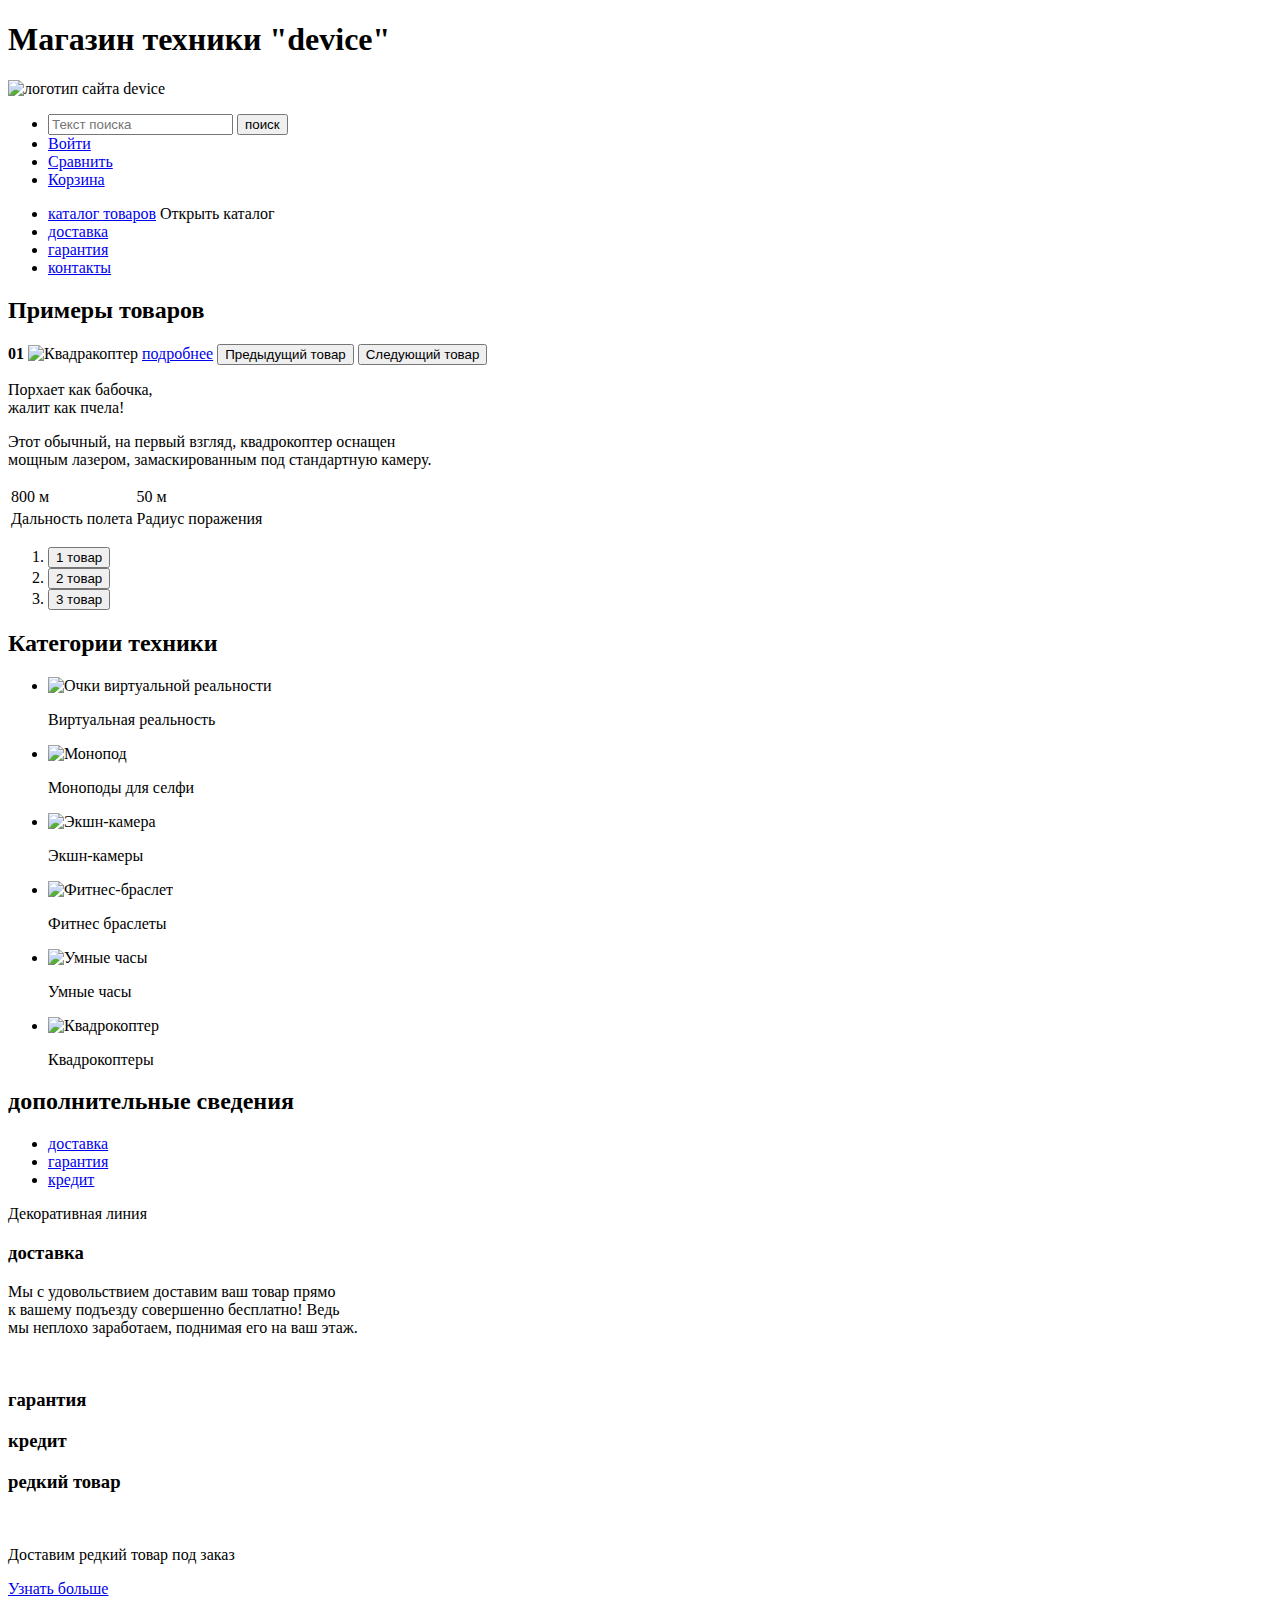
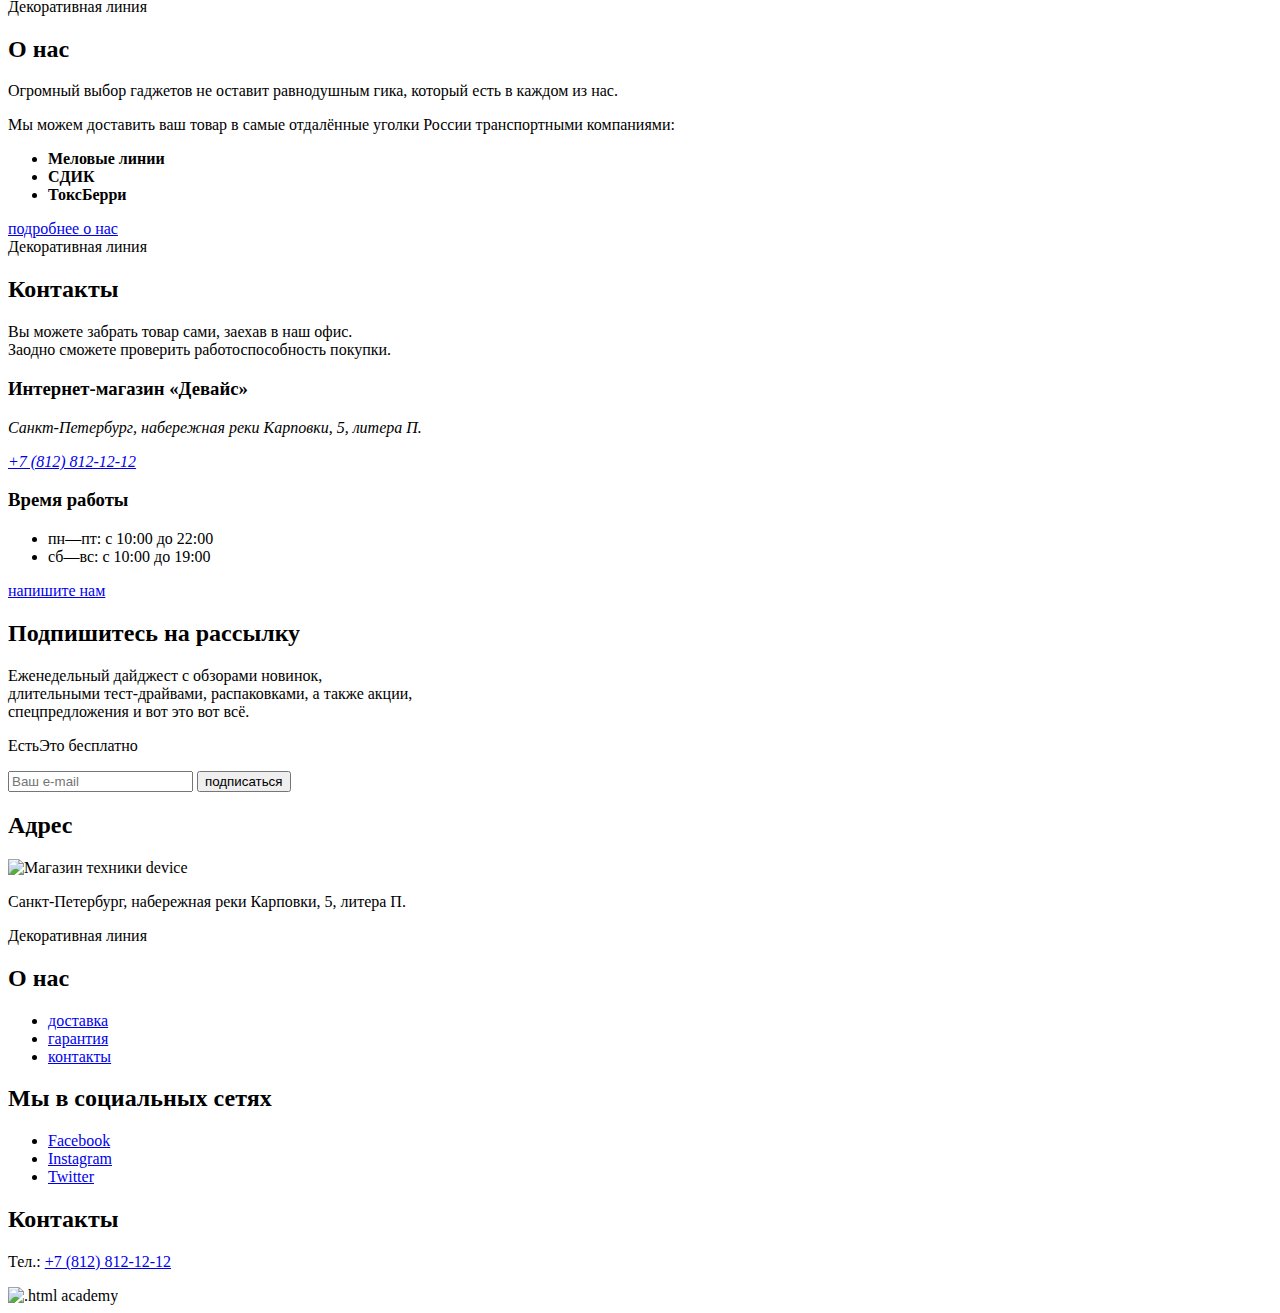
==== master/index.html @ dd90339e ":heavy_check_mark: Сборка #master" ====
<!DOCTYPE html>
<html lang="ru">
  <head>
    <meta charset="utf-8">
    <title>HTML Academy: Девайс</title>
    <base href="https://htmlacademy-htmlcss.github.io/1824919-device-33/master/">
</head>
  <body>
    <header class="page-header">
      <h1 class="visually-hidden">Магазин техники "device"</h1>
      <a>
        <img class="page-header-logo" src="" alt="логотип сайта device">
      </a>
      <nav class="navigation">
        <ul class="navigation-list">
          <li class="navigation-item">
            <form action="https://echo.htmlacademy.ru/" method="get">
            <input class="navigation-field" name="search" type="search" placeholder="Текст поиска" required>   
            <button type="submit">поиск</button>
            </form>
          </li>
          <li class="navigation-item">
            <a class="navigation-link navigation-user" href="#">Войти</a>
          </li>
          <li class="navigation-item ">
            <a class="navigation-link navigation-user" href="#">Сравнить</a>
          </li>
          <li class="navigation-item">
            <a class="navigation-link navigation-user" href="#">Корзина</a>
          </li>
        </ul >
        <ul class="navigation-list ">
        <li class="navigation-item">
          <a class="navigation-link" href="catalog.html">каталог товаров</a>
          <span class="visually-hidden">Открыть каталог</span>
        </li>
        <li class="navigation-item">
          <a class="navigation-link" href="#">доставка</a>
        </li>
        <li class="navigation-item">
          <a class="navigation-link" href="#">гарантия</a>
        </li>
        <li class="navigation-item">
          <a class="navigation-link" href="#">контакты</a>
        </li>
        </ul>
       </nav>
    </header>
    <main class="main-page"> 
        <section class="product-examples">       
          <h2 class="visually-hidden">Примеры товаров</h2>
            <b class="product-examples-numeration">01</b>
            <img class="slider-image" src="" alt="Квадракоптер">
            <a class="slider-details" href="#">подробнее</a>
            <button class="slider-button button-prev" type="button">
              <span class="visually-hidden">Предыдущий товар</span>
            </button>
            <button class="slider-button button-next" type="button">
              <span class="visually-hidden">Следующий товар</span>
            </button>
            <p class="slider-title">Порхает как бабочка, <br>
              жалит как пчела!</p>
            <p class="slider-information">Этот обычный, на первый взгляд, квадрокоптер оснащен <br>
              мощным лазером, замаскированным под стандартную камеру.</p> 
            <table class="product-details">
              <tr class="product-description">
                <td>800 м</td>
                <td>50 м</td>
              </tr>
              <tr class="product-definition">
                <td>Дальность полета</td>
                <td>Радиус поражения</td>
              </tr>
              </table> 
          <ol class="slider-pagination">
            <li class="slider-item">
              <button class="slider-pagination-button slider-pagination-button-current" type="button">
                <span class="visually-hidden">1 товар</span>
              </button>
            </li>
            <li class="slider-item">
              <button class="slider-pagination-button" type="button">
                <span class="visually-hidden">2 товар</span>
              </button>
            </li>
            <li class="slider-item">
              <button class="slider-pagination-button" type="button">
                <span class="visually-hidden">3 товар</span>
              </button>
            </li>
          </ol>
        </section>
      <section class="suggestions">
        <h2 class="visually-hidden">Категории техники</h2>
        <ul class="suggestions-list">
          <li class="suggestions-item">  
            <img src="" class="suggestions-image" alt="Очки виртуальной реальности">
            <p class="suggestion-name">Виртуальная реальность</p>
          </li>
          <li class="suggestions-item">
            <img src="" class="suggestions-image" alt="Монопод">
            <p class="suggestion-name">Моноподы для селфи</p>
          </li>
          <li class="suggestions-item">
            <img src="" class="suggestions-image" alt="Экшн-камера">
            <p class="suggestion-name">Экшн-камеры</p>
          </li>
          <li class="suggestions-item">
            <img src="" class="suggestions-image" alt="Фитнес-браслет">
            <p class="suggestion-name">Фитнес браслеты</p>
          </li>
          <li class="suggestions-item">
            <img src="" class="suggestions-image" alt="Умные часы">
            <p class="suggestion-name">Умные часы</p>
          </li>
          <li class="suggestions-item">
            <img src="" class="suggestions-image" alt="Квадрокоптер">
            <p class="suggestion-name">Квадрокоптеры</p>
          </li>
        </ul>
      </section>
      <section class="additional-information">
        <h2 class="visually-hidden">дополнительные сведения</h2>
        <ul class="additional-information-list">
          <li class="additional-information-item">
            <a href="#" class="additional-information-button additional-information-button-current" type="button">доставка</a>
          </li>
          <li class="additional-information-item">
            <a href="#" class="additional-information-button" type="button">гарантия</a>
          </li>
          <li class="additional-information-item">
            <a href="#" class="additional-information-button" type="button">кредит</a>
          </li>
        </ul>
        <span class="visually-hidden additional-information-visual-line">Декоративная линия</span>
        <h3 class="additional-information-title">доставка</h3>
        <p>Мы с удовольствием доставим ваш товар прямо<br>
          к вашему подъезду совершенно бесплатно! Ведь<br>
          мы неплохо заработаем, поднимая его на ваш этаж.</p>
          <img src="" class="additional-information-image">
        <h3 class="visually-hidden">гарантия</h3>
        <h3 class="visually-hidden">кредит</h3>
        <footer class="additional-information-footer">
          <h3 class="visually-hidden">редкий товар</h3>
          <img src="" class="additional-information-footer-image">
          <p class="additional-information-footer-text">Доставим редкий товар под заказ</p> 
          <a href="#" class="additional-information-footer-link">
            <span class="visually-hidden">Узнать больше</span>
          </a>
        </footer>
      </section>
      <section class="about-us">
        <span class="visually-hidden about-us-visual-line">Декоративная линия</span>
        <h2 class="about-us-title">О нас</h2>
        <p>Огромный выбор гаджетов не оставит равнодушным гика, который есть в каждом из нас.</p>
        <p>Мы можем доставить ваш товар в самые отдалённые уголки России транспортными компаниями:</p>
        <ul  class="about-us-list">
          <li class="about-us-item">
            <b class="about-us-company">Меловые линии</b>
          </li>
          <li class="about-us-item">
            <b class="about-us-company">CДИК</b>
          </li>
          <li class="about-us-item">
            <b class="about-us-company">ТоксБерри</b>
          </li>
        </ul>
        <a href="#" class="button about-us-button">подробнее о нас</a>
      </section>
      <section class="contacts">
        <span class="visually-hidden about-us-visual-line">Декоративная линия</span>
        <h2 class="contacts-title">Контакты</h2>
        <p>Вы можете забрать товар сами, заехав в наш офис. <br>
          Заодно сможете проверить работоспособность покупки. </p>
          <h3 class="contacts-subtitle">Интернет-магазин «Девайс»</h3>
          <address class="contacts-adress">
            <p class="contacts-adress-text">Санкт-Петербург, набережная реки Карповки, 5, литера П.</p>
            <a class="contacts-adress-phone" href="tel:88128121212">+7 (812) 812-12-12</a>
          </address>
          <h3 class="contacts-subtitle">Время работы</h3>
          <ul class="contacts-schedule">
            <li class="contacts-schedule-item">пн—пт: с 10:00 до 22:00</li>
            <li class="contacts-schedule-item">сб—вс: с 10:00 до 19:00</li>
          </ul>
          <a href="#" class="button contacts-button">напишите нам</a>
      </section>
    </main>
    <footer class="page-footer">
      <section class="newsletter">
          <h2 class="newsletter-title">Подпишитесь на рассылку</h2>
          <p class="newsletter-information">Еженедельный дайджест с обзорами новинок,<br>
            длительными тест-драйвами, распаковками, а также акции, <br>
            спецпредложения и вот это вот всё.</p>
            <p class="newsletter-text"><span class="visually-hidden">Есть</span>Это бесплатно</p>
        <form action="https://echo.htmlacademy.ru" class="newsletter-form">
          <input type="email" class="field" placeholder="Ваш e-mail" name="newsletter-email" required>
          <button type="submit" class="button newsletter-button">подписаться</button>
        </form>
      </section>
      <section class="footer-adress">
        <h2 class="visually-hidden">Адрес</h2>
        <img src="" class="footer-contacts-logo" alt="Магазин техники device">
        <p class="contacts-adress-text">Санкт-Петербург, набережная реки Карповки, 5, литера П.</p> 
        <span class="visually-hidden footer-adress-visual-line">Декоративная линия</span>
      </section>
      <section class="about-us-footer"> 
        <h2 class="visually-hidden">О нас</h2>
        <ul class="about-us-footer-list">
          <li class="about-us-footer-item">
            <a href="#" class="about-us-footer-link">доставка</a>
          </li>
          <li class="about-us-footer-item">
            <a href="#" class="about-us-footer-link">гарантия</a>
          </li>
          <li class="about-us-footer-item">
            <a href="#" class="about-us-footer-link">контакты</a> 
          </li>
        </ul>
      </section>
      <section class="social-footer">
        <h2 class="visually-hidden">Мы в социальных сетях</h2>
        <ul class="social-footer-list">
          <li class="social-footer-item">
            <a href="#" class="button social-button">
              <span class="visually-hidden">Facebook</span>
            </a>
          </li>
          <li class="social-footer-item">
            <a href="#" class="button social-button">
              <span class="visually-hidden">Instagram</span>
            </a>
          </li>
          <li class="social-footer-item">
            <a href="#" class="button social-button">
              <span class="visually-hidden">Twitter</span>
            </a>
          </li>
        </ul>
      </section>
      <section class="contacts-footer">
        <h2 class="visually-hidden">Контакты</h2>
        <p class="contacts-footer-text">Тел.: <a class="contacts-footer-phone" href="tel:88128121212"> +7 (812) 812-12-12</a></p>
      <a class="htmlacademy-link"><img class="htmlacademy-logo" src="" href="https://htmlacademy.ru/" alt=".html academy"></a>
      </section>
    </footer>
  </body>
</html>
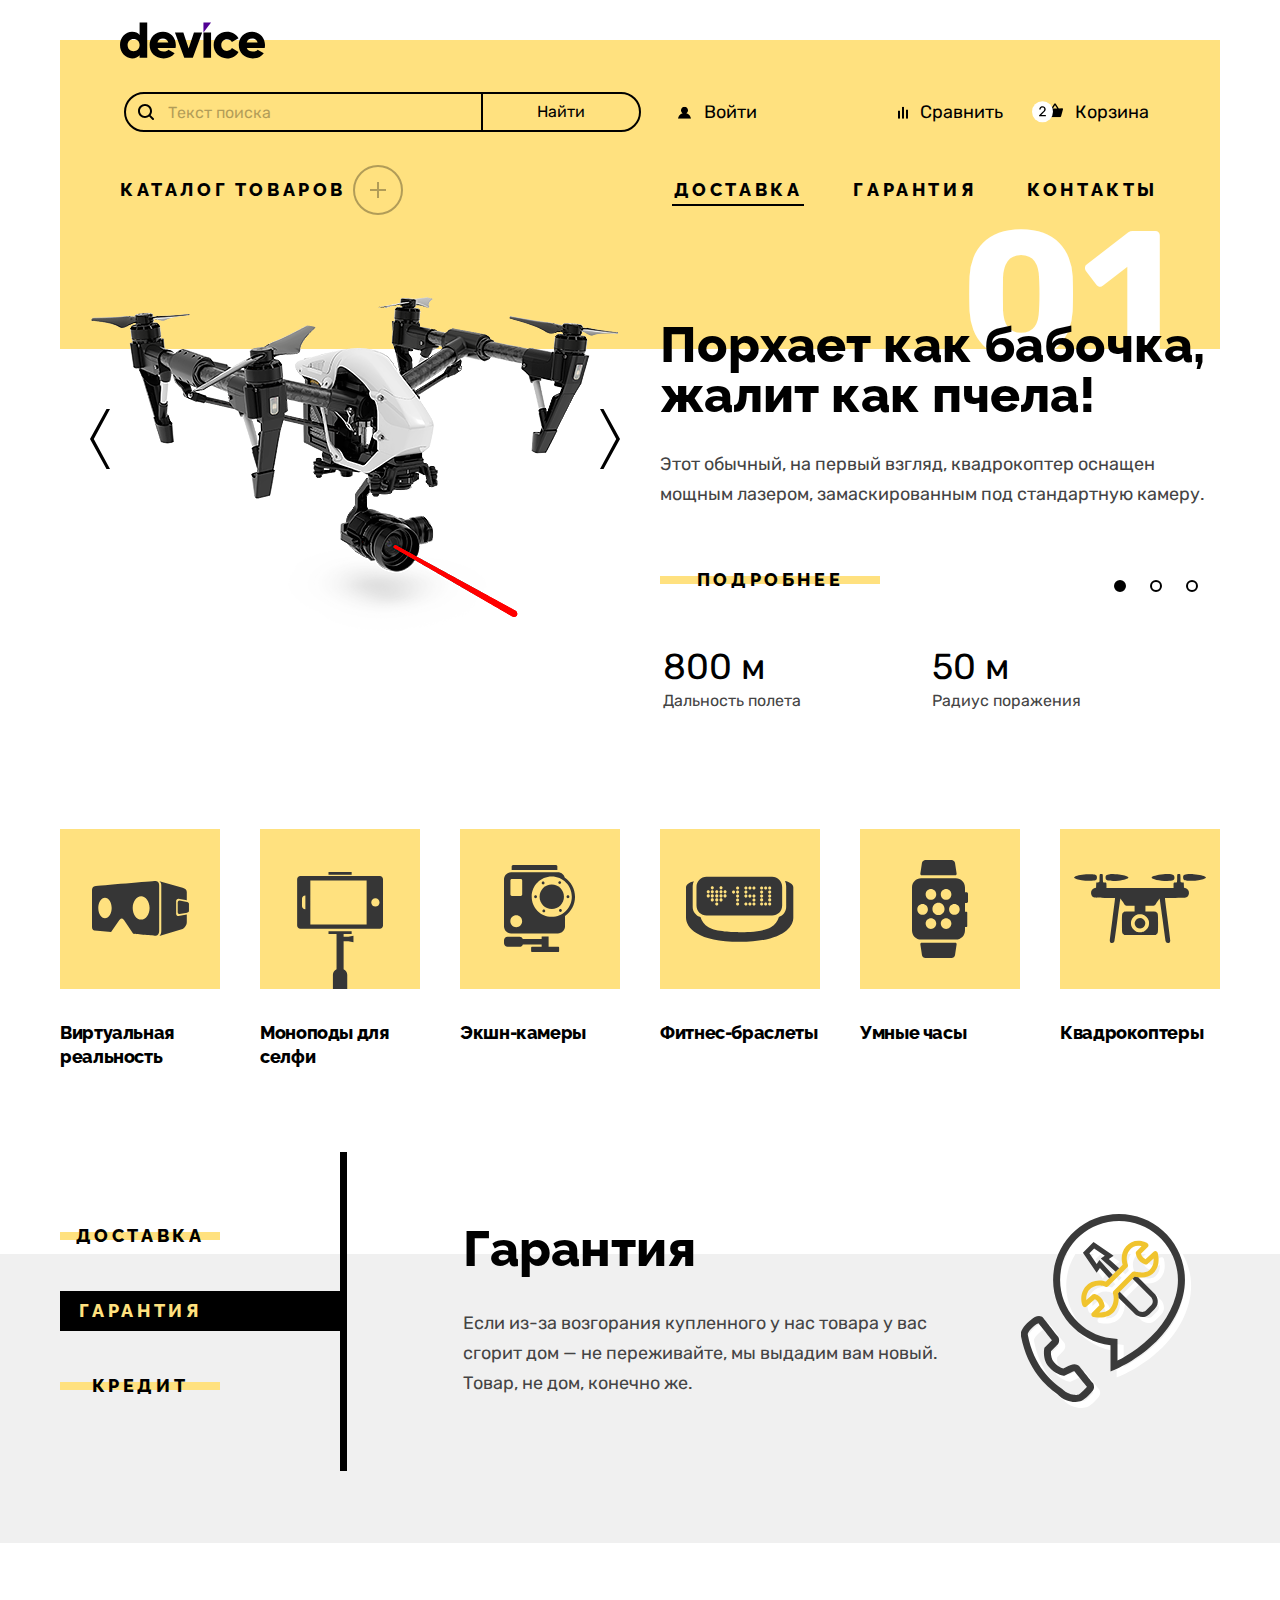
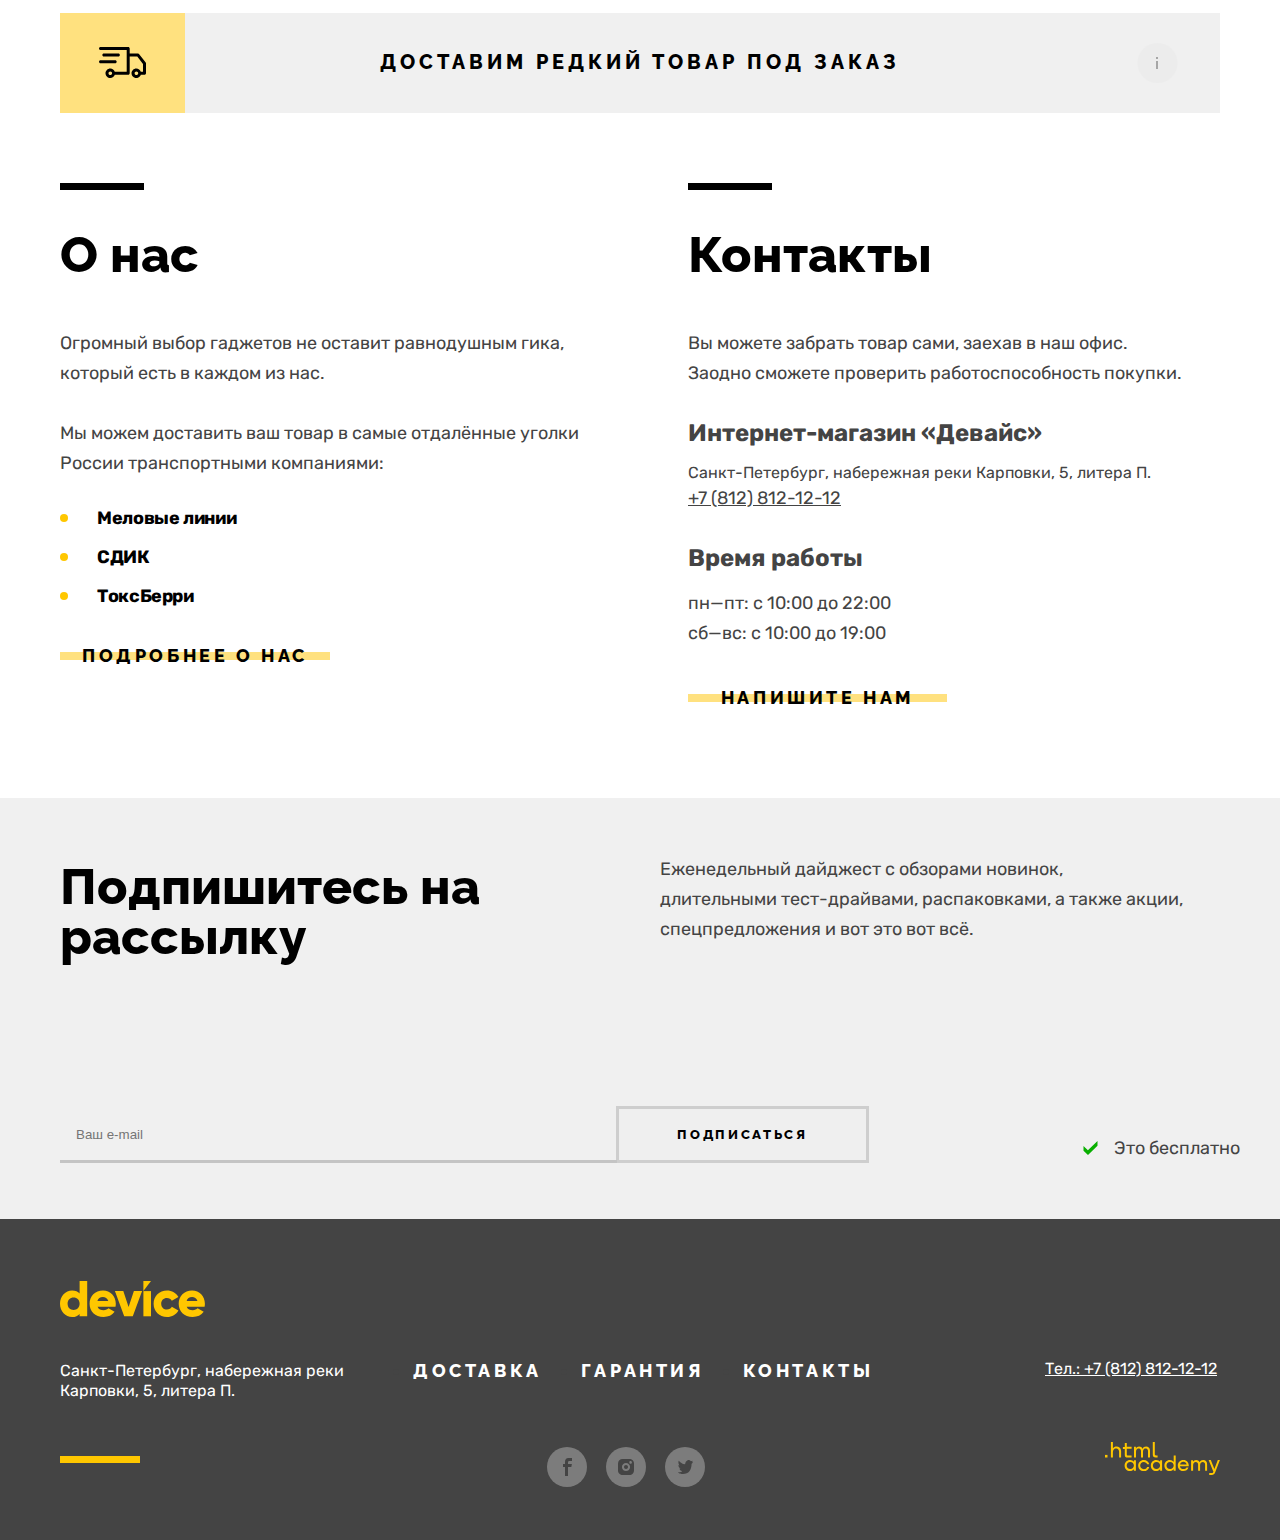
==== commit 8755c3ba: ":heavy_check_mark: Сборка #master" ====
--- a/master/index.html
+++ b/master/index.html
@@ -2,246 +2,615 @@
 <html lang="ru">
   <head>
     <meta charset="utf-8">
+    <link rel="stylesheet" href="styles/styles.css">
     <title>HTML Academy: Девайс</title>
     <base href="https://htmlacademy-htmlcss.github.io/1824919-device-33/master/">
 </head>
   <body>
     <header class="page-header">
-      <h1 class="visually-hidden">Магазин техники "device"</h1>
-      <a>
-        <img class="page-header-logo" src="" alt="логотип сайта device">
+      <div class="header-container">
+        <h1 class="visually-hidden" hidden>Магазин техники "device"</h1>
+      <a class="navigation-logo" href="#">
+        <svg class="page-header-logo" aria-hidden="true" focusable="false" width="145" height="37" viewBox="0 0 145 37" fill="#510094" xmlns="http://www.w3.org/2000/svg">
+          <path d="M27.219.389v35.3h-7.606v-2.4c-1.7 1.9-4.102 3.1-7.505 3.1-6.604 0-12.108-5.8-12.108-13.3 0-7.5 5.504-13.3 12.108-13.3 3.403 0 5.904 1.2 7.505 3.1V.389h7.606Zm-7.606 22.7c0-3.8-2.501-6.2-6.004-6.2-3.502 0-6.004 2.4-6.004 6.2 0 3.8 2.502 6.2 6.004 6.2 3.503-.1 6.004-2.4 6.004-6.2ZM43.73 29.589c2.101 0 3.803-.8 4.803-1.9l6.104 3.5c-2.501 3.4-6.204 5.2-11.007 5.2-8.606 0-14.01-5.8-14.01-13.3 0-7.5 5.404-13.3 13.41-13.3 7.404 0 12.808 5.7 12.808 13.3 0 1.1-.1 2.1-.3 3H37.626c1 2.6 3.302 3.5 6.104 3.5Zm4.603-9.1c-.8-2.9-3.102-4-5.404-4-2.902 0-4.803 1.4-5.504 4h10.908ZM82.156 10.489l-9.306 25.2h-8.606l-9.306-25.2h8.405l5.304 16 5.304-16h8.205ZM83.458 10.489h7.605v25.2h-7.605v-25.2ZM93.665 23.089c0-7.5 5.704-13.3 13.409-13.3 4.904 0 9.207 2.6 11.408 6.5l-6.604 3.8c-.901-1.8-2.702-2.8-4.904-2.8-3.302 0-5.704 2.4-5.704 5.8 0 3.5 2.402 5.8 5.704 5.8 2.202 0 4.103-1.1 4.904-2.8l6.604 3.8c-2.101 3.9-6.404 6.5-11.408 6.5-7.705 0-13.409-5.8-13.409-13.3ZM132.892 29.589c2.101 0 3.803-.8 4.803-1.9l6.104 3.5c-2.501 3.4-6.204 5.2-11.007 5.2-8.606 0-14.01-5.8-14.01-13.3 0-7.5 5.504-13.3 13.409-13.3 7.406 0 12.809 5.7 12.809 13.3 0 1.1-.1 2.1-.3 3h-17.912c1 2.6 3.302 3.5 6.104 3.5Zm4.703-9.1c-.8-2.9-3.102-4-5.404-4-2.902 0-4.803 1.4-5.503 4h10.907Z" fill="#000"/>
+          <path d="M83.458.389v10.1l7.605-10.1h-7.605Z"/>
+        </svg>
       </a>
       <nav class="navigation">
-        <ul class="navigation-list">
+        <ul class="navigation-list user-container">
+          <li class="navigation-item navigation-user search-item">
+            <form  action="https://echo.htmlacademy.ru/" method="get">
+              <svg class="search-icon" width="16" height="16" viewBox="0 0 16 16" fill="none" xmlns="http://www.w3.org/2000/svg">
+                <path d="M15.7 14.3L12.6 11.2C13.5 10 14 8.6 14 7C14 3.1 10.9 0 7 0C3.1 0 0 3.1 0 7C0 10.9 3.1 14 7 14C8.6 14 10 13.5 11.2 12.6L14.3 15.7C14.5 15.9 14.7 16 15 16C15.6 16 16 15.6 16 15C16 14.8 15.9 14.5 15.7 14.3ZM2 7C2 4.2 4.2 2 7 2C9.8 2 12 4.2 12 7C12 9.8 9.8 12 7 12C4.2 12 2 9.8 2 7Z" fill="black"/>
+                </svg>                
+            <input class="header-navigation-field" name="search" type="search" placeholder="Текст поиска" required>   
+            <button type="submit" class="search-button">
+              <span class="search-button-text">Найти</span>
+            </button>
+            </form>
+          </li>
+          <li class="navigation-item navigation-user enter">
+            <a class="navigation-link navigation-user-link login" href="#">
+              <svg width="15" height="13" class="navigation-icon" aria-hidden="true" focusable="false"  viewBox="0 0 15 13" fill="#000" xmlns="http://www.w3.org/2000/svg"><g clip-path="url(#a)"><path d="M1 12.787h13c-.2-2.6-2.1-4.8-4.7-5.5 1-.6 1.7-1.7 1.7-3 0-1.9-1.6-3.5-3.5-3.5S4 2.387 4 4.287c0 1.3.7 2.4 1.7 3-2.6.7-4.5 2.9-4.7 5.5Z"/>
+              </g><defs><clipPath id="a"><path fill="#fff" transform="translate(0 .787)" d="M0 0h15v12H0z"/></clipPath></defs></svg>
+              Войти</a>
+          </li>
+          <li class="navigation-item navigation-user">
+            <a class="navigation-link navigation-user-link compare" href="#">
+              <svg width="10" height="13" viewBox="0 0 10 13" class="navigation-icon" aria-hidden="true" focusable="false" fill="#000" xmlns="http://www.w3.org/2000/svg"><g clip-path="url(#a)"><path d="M6 .787H4v12h2v-12ZM2 4.787H0v8h2v-8ZM10 3.787H8v9h2v-9Z"/></g><defs><clipPath id="a"><path fill="#fff" transform="translate(0 .787)" d="M0 0h10v12H0z"/></clipPath></defs></svg>
+              Сравнить</a>
+          </li>
+          <li class="navigation-item navigation-user">
+            <a class="navigation-link navigation-user-link basket" href="#">
+              <svg width="31" height="22" class="navigation-icon" viewBox="0 0 31 22" aria-hidden="true" focusable="false" xmlns="http://www.w3.org/2000/svg">
+                <g clip-path="url(#clip0_11503_3437)">
+                <path d="M30.3 7.28699L26.8 7.48699L23.6 2.58699C23.5 2.38699 23.2 2.28699 23 2.28699C22.8 2.28699 22.5 2.38699 22.4 2.58699L19.2 7.48699H15.7C15.3 7.48699 15 7.78699 15 8.18699C15 8.28699 15 8.28699 15 8.38699L16.9 15.187C17.1 15.887 17.6 16.287 18.3 16.287H27.7C28.4 16.287 28.9 15.887 29.1 15.187L31 8.28699C31 8.18699 31 8.18699 31 8.08699C31 7.68699 30.7 7.28699 30.3 7.28699ZM23 4.18699L25.2 7.38699H20.9L23 4.18699Z" fill="black"/>
+                </g>
+                <circle cx="10.5" cy="10.787" r="10.5" fill="white"/>
+                <path d="M7.3996 15.287C7.30627 15.287 7.22693 15.259 7.1616 15.203C7.1056 15.1377 7.0776 15.0583 7.0776 14.965V14.517C7.0776 14.3023 7.19427 14.097 7.4276 13.901L10.3956 10.933C11.1143 10.3357 11.6089 9.85032 11.8796 9.47699C12.1503 9.09432 12.2856 8.69299 12.2856 8.27299C12.2856 7.73165 12.1316 7.30699 11.8236 6.99899C11.5249 6.69099 11.0863 6.53699 10.5076 6.53699C9.96627 6.53699 9.53227 6.70032 9.2056 7.02699C8.87893 7.34432 8.67827 7.76899 8.6036 8.30099C8.58493 8.41299 8.53827 8.49699 8.4636 8.55299C8.39827 8.59965 8.3236 8.62299 8.2396 8.62299H7.5116C7.4276 8.62299 7.3576 8.59965 7.3016 8.55299C7.2456 8.49699 7.2176 8.43165 7.2176 8.35699C7.23627 7.85299 7.3716 7.37232 7.6236 6.91499C7.8756 6.44832 8.24427 6.07032 8.7296 5.78099C9.22427 5.48232 9.81694 5.33299 10.5076 5.33299C11.5623 5.33299 12.3556 5.60832 12.8876 6.15899C13.4289 6.70032 13.6996 7.39099 13.6996 8.23099C13.6996 8.81899 13.5503 9.35099 13.2516 9.82699C12.9623 10.2937 12.5096 10.7977 11.8936 11.339L9.2056 14.069H13.5736C13.6763 14.069 13.7556 14.1017 13.8116 14.167C13.8769 14.223 13.9096 14.2977 13.9096 14.391V14.965C13.9096 15.0583 13.8769 15.1377 13.8116 15.203C13.7463 15.259 13.6669 15.287 13.5736 15.287H7.3996Z" fill="black"/>
+                <defs>
+                <clipPath id="clip0_11503_3437">
+                <rect width="16" height="14" fill="white" transform="translate(15 2.28699)"/>
+                </clipPath>
+                </defs>
+                </svg>                
+              Корзина</a>
+          </li>
+        </ul>
+        <ul class="navigation-list non-user-container">
+          <li class="navigation-item catalog">
+            <a class="catalog-link navigation-link" href="catalog.html">
+              <span class="catalog-link-text">каталог товаров</span>
+              <svg   class="catalog-icon-current" width="50" height="50" viewBox="0 0 50 50" fill="none" xmlns="http://www.w3.org/2000/svg">
+                <circle cx="25" cy="25" r="24" stroke="black" stroke-width="2"/>
+                <g>
+                <path d="M33 24H26V17H24V24H17V26H24V33H26V26H33V24Z" fill="black"/>
+                </g>
+              </svg>                   
+              <svg  class="catalog-icon" width="50" height="50" viewBox="0 0 50 50" fill="none" xmlns="http://www.w3.org/2000/svg">
+                <g>
+                <path d="M49 25C49 38.2548 38.2548 49 25 49C11.7452 49 1 38.2548 1 25C1 11.7452 11.7452 1 25 1C38.2548 1 49 11.7452 49 25Z" stroke="black" stroke-width="2"/>
+                <path d="M33 24H17V26H33V24Z" fill="black"/>
+                </g>
+                </svg>
+            </a>
+            <ul class="catalog-list">
+              <li class="catalog-item">
+                <a class="subtitle" href="#">Виртуальная реальность</a>
+              </li>
+              <li class="catalog-item">
+                <a class="subtitle" href="#">Фитнес-браслеты</a>
+              </li>
+              <li class="catalog-item">
+                <a class="subtitle subtitle-current" href="#">Квадрокоптеры</a>
+              </li>
+              <li class="catalog-item">
+                <a class="subtitle" href="#">Моноподы для селфи</a>
+              </li>
+              <li class="catalog-item">
+                <a class="subtitle" href="#">Умные часы</a>
+              </li>
+              <li class="catalog-item">
+                <a class="subtitle" href="#">Экшн-камеры</a>
+              </li>
+            </ul>
+          </li>
           <li class="navigation-item">
-            <form action="https://echo.htmlacademy.ru/" method="get">
-            <input class="navigation-field" name="search" type="search" placeholder="Текст поиска" required>   
-            <button type="submit">поиск</button>
-            </form>
+            <a class="navigation-link-current navigation-link" href="#">доставка</a>
           </li>
           <li class="navigation-item">
-            <a class="navigation-link navigation-user" href="#">Войти</a>
-          </li>
-          <li class="navigation-item ">
-            <a class="navigation-link navigation-user" href="#">Сравнить</a>
+            <a class="navigation-link" href="#">гарантия</a>
           </li>
           <li class="navigation-item">
-            <a class="navigation-link navigation-user" href="#">Корзина</a>
-          </li>
-        </ul >
-        <ul class="navigation-list ">
-        <li class="navigation-item">
-          <a class="navigation-link" href="catalog.html">каталог товаров</a>
-          <span class="visually-hidden">Открыть каталог</span>
-        </li>
-        <li class="navigation-item">
-          <a class="navigation-link" href="#">доставка</a>
-        </li>
-        <li class="navigation-item">
-          <a class="navigation-link" href="#">гарантия</a>
-        </li>
-        <li class="navigation-item">
-          <a class="navigation-link" href="#">контакты</a>
-        </li>
+            <a class="navigation-link" href="#">контакты</a>
+          </li>
         </ul>
        </nav>
+      </div>
     </header>
-    <main class="main-page"> 
-        <section class="product-examples">       
-          <h2 class="visually-hidden">Примеры товаров</h2>
+    <main class="main-container main-page"> 
+        <section class="product-examples-current"> 
+          <div class="product-examples-numeration-container">
             <b class="product-examples-numeration">01</b>
-            <img class="slider-image" src="" alt="Квадракоптер">
-            <a class="slider-details" href="#">подробнее</a>
-            <button class="slider-button button-prev" type="button">
-              <span class="visually-hidden">Предыдущий товар</span>
-            </button>
-            <button class="slider-button button-next" type="button">
-              <span class="visually-hidden">Следующий товар</span>
-            </button>
-            <p class="slider-title">Порхает как бабочка, <br>
-              жалит как пчела!</p>
-            <p class="slider-information">Этот обычный, на первый взгляд, квадрокоптер оснащен <br>
-              мощным лазером, замаскированным под стандартную камеру.</p> 
-            <table class="product-details">
-              <tr class="product-description">
-                <td>800 м</td>
-                <td>50 м</td>
-              </tr>
-              <tr class="product-definition">
-                <td>Дальность полета</td>
-                <td>Радиус поражения</td>
-              </tr>
-              </table> 
-          <ol class="slider-pagination">
-            <li class="slider-item">
-              <button class="slider-pagination-button slider-pagination-button-current" type="button">
-                <span class="visually-hidden">1 товар</span>
+          </div>
+          <div class="product-examples-container">
+            <div class="product-examples-image">
+              <img class="slider-image" width="560px" height="560px" src="images/quadcopter-image.png" alt="Квадракоптер">
+              <div class="slider-button-container">
+                <button class="slider-button button-prev">
+                  <svg width="20" height="60" viewBox="0 0 20 60" class="slider-button-icon" fill="none" xmlns="http://www.w3.org/2000/svg">
+                    <path d="M20 60H16.5L0 30L16.5 0H20L3.8 30L20 60Z" fill="black"/>
+                    </svg>                
+                <span class="visually-hidden">Предыдущий товар</span>
               </button>
-            </li>
-            <li class="slider-item">
-              <button class="slider-pagination-button" type="button">
-                <span class="visually-hidden">2 товар</span>
+              <button class="slider-button button-next">
+                <svg width="20" height="60" viewBox="0 0 20 60"  class="slider-button-icon" fill="none" xmlns="http://www.w3.org/2000/svg">
+                  <path d="M-5.24537e-06 1.74846e-06L3.49999 1.44248e-06L20 30L3.5 60L0 60L16.2 30L-5.24537e-06 1.74846e-06Z" fill="black"/>
+                  </svg>                  
+                <span class="visually-hidden">Следующий товар</span>
               </button>
-            </li>
-            <li class="slider-item">
-              <button class="slider-pagination-button" type="button">
-                <span class="visually-hidden">3 товар</span>
+              </div>
+            </div>
+            <div class="product-examples-content">
+              <h2 class="visually-hidden">Примеры товаров</h2>
+              <p class="slider-title title">Порхает как бабочка, <br>
+                жалит как пчела!</p>
+              <p class="slider-information">Этот обычный, на первый взгляд, квадрокоптер оснащен <br>
+                мощным лазером, замаскированным под стандартную камеру.</p> 
+                <div class="product-examples-pagination">
+                  <a class="slider-details main-button button" href="#">
+                    <span class="slider-details-text">подробнее</span>
+                  </a>
+                <ol class="slider-pagination">
+                  <li class="slider-item">
+                    <button class="slider-pagination-button slider-pagination-button-current">
+                      <span class="visually-hidden">1 товар</span>
+                    </button>
+                  </li>
+                  <li class="slider-item">
+                    <button class="slider-pagination-button">
+                      <span class="visually-hidden">2 товар</span>
+                    </button>
+                  </li>
+                  <li class="slider-item">
+                    <button class="slider-pagination-button">
+                      <span class="visually-hidden">3 товар</span>
+                    </button>
+                  </li>
+                </ol>
+                </div>
+              <table class="product-details">
+                <tr class="product-description">
+                  <td>800 м</td>
+                  <td>50 м</td>
+                </tr>
+                <tr class="product-definition">
+                  <td>Дальность полета</td>
+                  <td>Радиус поражения</td>
+                </tr>
+                </table> 
+            </div>
+          </div>
+        </section>
+        <section class="product-examples"> 
+          <div class="product-examples-numeration-container">
+            <b class="product-examples-numeration">02</b>
+          </div>   
+          <div class="product-examples-container">
+            <div class="product-examples-image">
+              <img class="slider-image" width="560px" height="560px" src="images/watches-image.png" alt="Квадракоптер">
+              <div class="slider-button-container">
+                <button class="slider-button button-prev">
+                  <svg width="20" height="60" viewBox="0 0 20 60" class="slider-button-icon" fill="none" xmlns="http://www.w3.org/2000/svg">
+                    <path d="M20 60H16.5L0 30L16.5 0H20L3.8 30L20 60Z" fill="black"/>
+                    </svg>                
+                <span class="visually-hidden">Предыдущий товар</span>
               </button>
-            </li>
-          </ol>
+              <button class="slider-button button-next">
+                <svg width="20" height="60" viewBox="0 0 20 60"  class="slider-button-icon" fill="none" xmlns="http://www.w3.org/2000/svg">
+                  <path d="M-5.24537e-06 1.74846e-06L3.49999 1.44248e-06L20 30L3.5 60L0 60L16.2 30L-5.24537e-06 1.74846e-06Z" fill="black"/>
+                  </svg>                  
+                <span class="visually-hidden">Следующий товар</span>
+              </button>
+              </div>
+            </div>
+            <div class="product-examples-content">
+              <h2 class="visually-hidden">Примеры товаров</h2>
+              <p class="slider-title title">Худеем<br>
+                правильно!</p>
+              <p class="slider-information">Мотивирующие фитнес-браслеты помогут найти в себе силы не пропускать занятия и соблюдать диету.</p> 
+                <div class="product-examples-pagination">
+                  <a class="slider-details button" href="#">
+                    <span class="slider-details-text">подробнее</span>
+                  </a>
+                <ol class="slider-pagination">
+                  <li class="slider-item">
+                    <button class="slider-pagination-button">
+                      <span class="visually-hidden">1 товар</span>
+                    </button>
+                  </li>
+                  <li class="slider-item">
+                    <button class="slider-pagination-button slider-pagination-button-current">
+                      <span class="visually-hidden">2 товар</span>
+                    </button>
+                  </li>
+                  <li class="slider-item">
+                    <button class="slider-pagination-button">
+                      <span class="visually-hidden">3 товар</span>
+                    </button>
+                  </li>
+                </ol>
+                </div>
+              <table class="product-details">
+                <tr class="product-description">
+                  <td>48 часов</td>
+                </tr>
+                <tr class="product-definition">
+                  <td>Без подзарядки</td>
+                </tr>
+                </table> 
+            </div>
+          </div>
+        </section>
+        <section class="product-examples"> 
+          <div class="product-examples-numeration-container">
+            <b class="product-examples-numeration">03
+            </b>
+          </div>   
+          <div class="product-examples-container">
+            <div class="product-examples-image">
+              <img class="slider-image" width="560px" height="560px" src="images/monopode-image.png" alt="Квадракоптер">
+              <div class="slider-button-container">
+                <button class="slider-button button-prev">
+                  <svg width="20" height="60" viewBox="0 0 20 60" class="slider-button-icon" fill="none" xmlns="http://www.w3.org/2000/svg">
+                    <path d="M20 60H16.5L0 30L16.5 0H20L3.8 30L20 60Z" fill="black"/>
+                    </svg>                
+                <span class="visually-hidden">Предыдущий товар</span>
+              </button>
+              <button class="slider-button button-next">
+                <svg width="20" height="60" viewBox="0 0 20 60"  class="slider-button-icon" fill="none" xmlns="http://www.w3.org/2000/svg">
+                  <path d="M-5.24537e-06 1.74846e-06L3.49999 1.44248e-06L20 30L3.5 60L0 60L16.2 30L-5.24537e-06 1.74846e-06Z" fill="black"/>
+                  </svg>                  
+                <span class="visually-hidden">Следующий товар</span>
+              </button>
+              </div>
+            </div>
+            <div class="product-examples-content">
+              <h2 class="visually-hidden">Примеры товаров</h2>
+              <p class="slider-title title">Делай селфи,<br>
+                как Бен Стиллер! </p>
+              <p class="slider-information">Самая длинная палка для селфи доступна в нашем магазине. Восемь (Восемь, Карл!) метров длиной и весом всего 5 кг.
+              </p> 
+                <div class="product-examples-pagination">
+                  <a class="main-button slider-details button" href="#">
+                    <span class="slider-details-text">подробнее</span>
+                  </a>
+                <ol class="slider-pagination">
+                  <li class="slider-item">
+                    <button class="slider-pagination-button">
+                      <span class="visually-hidden">1 товар</span>
+                    </button>
+                  </li>
+                  <li class="slider-item">
+                    <button class="slider-pagination-button">
+                      <span class="visually-hidden">2 товар</span>
+                    </button>
+                  </li>
+                  <li class="slider-item">
+                    <button class="slider-pagination-button  slider-pagination-button-current">
+                      <span class="visually-hidden">3 товар</span>
+                    </button>
+                  </li>
+                </ol>
+                </div>
+              <table class="product-details">
+                <tr class="product-description">
+                  <td>8,5 м</td>
+                  <td>5 кг</td>
+                  <td>Карбон</td>
+                </tr>
+                <tr class="product-definition">
+                  <td>Длина палки</td>
+                  <td>Вес палки</td>
+                  <td>Материал</td>
+                </tr>
+                </table> 
+            </div>
+          </div>
         </section>
       <section class="suggestions">
         <h2 class="visually-hidden">Категории техники</h2>
         <ul class="suggestions-list">
-          <li class="suggestions-item">  
-            <img src="" class="suggestions-image" alt="Очки виртуальной реальности">
+          <li class="suggestions-item">
+            <a class="suggestions-link" href="#">
+              <div class="suggestion-icon-container">
+                <svg width="97" height="55" viewBox="0 0 97 55" class="suggestion-icon" aria-hidden="true" focusable="false" fill="#363636" xmlns="http://www.w3.org/2000/svg">
+                  <path d="M84.1314 32.639V20.003C84.1314 18.694 85.1764 17.633 86.4664 17.633L94.7924 19.214V11.02C94.7924 8.66497 93.0844 7.58897 90.5904 6.75497L67.4034 0.174968C69.0194 1.56597 69.2924 2.21497 69.2924 4.57097V49.78C69.2924 52.136 68.8424 53.846 67.3254 54.99L90.5904 47.925C92.9914 47.092 94.7924 43.709 94.7924 41.353V33.44L86.4664 35.007C85.1764 35.009 84.1314 33.947 84.1314 32.639Z"/>
+                  <path d="M95.1294 20.979L87.5314 19.535C86.5234 19.535 85.7074 20.364 85.7074 21.386V31.254C85.7074 32.277 86.5234 33.106 87.5314 33.106L95.1294 31.675C96.2834 31.256 96.9534 30.846 96.9534 29.823V22.83C96.9534 21.808 96.1874 21.323 95.1294 20.979Z" fill="#363636"/>
+                  <path d="M67.1704 4.48297C67.1704 -0.597033 62.9384 0.0239677 62.9384 0.0239677C62.9384 0.0239677 5.83241 4.73797 2.83841 5.14497C-0.155585 5.55197 0.00141458 9.53197 0.00141458 9.53197C0.00141458 9.53197 0.000414578 42.069 0.000414578 45.812C0.000414578 49.555 2.59941 49.565 2.59941 49.565L19.0764 50.968L27.2124 39.3C27.2124 39.3 28.3214 37.472 29.7174 37.472C31.1144 37.472 32.1494 39.333 32.1494 39.333L41.2104 52.854C41.2104 52.854 60.1054 54.763 63.7314 54.763C67.3574 54.762 67.1704 49.739 67.1704 49.739C67.1704 49.739 67.1704 9.56297 67.1704 4.48297ZM12.9824 37.192C9.28442 37.192 6.28641 32.591 6.28641 26.917C6.28641 21.243 9.28442 16.642 12.9824 16.642C16.6804 16.642 19.6784 21.243 19.6784 26.917C19.6784 32.591 16.6804 37.192 12.9824 37.192ZM49.1404 38.618C44.4784 38.618 40.6994 33.379 40.6994 26.917C40.6994 20.454 44.4794 15.215 49.1404 15.215C53.8024 15.215 57.5824 20.454 57.5824 26.917C57.5824 33.379 53.8024 38.618 49.1404 38.618Z" fill="#363636"/>
+                  </svg>
+            </div>
             <p class="suggestion-name">Виртуальная реальность</p>
+          </a>  
           </li>
           <li class="suggestions-item">
-            <img src="" class="suggestions-image" alt="Монопод">
+            <a class="suggestions-link" href="#">
+              <div class="suggestion-icon-container">
+                <svg width="87" height="117" viewBox="0 0 87 117" class="suggestion-icon selfie" aria-hidden="true" focusable="false" fill="#363636" xmlns="http://www.w3.org/2000/svg">
+                  <path d="M82.821 4.011H3.33003C1.56903 4.011 0.142029 5.438 0.142029 7.199V53.612C0.142029 55.375 1.56903 56.801 3.33003 56.801H82.822C84.584 56.801 86.011 55.374 86.011 53.612V7.199C86.011 5.438 84.583 4.011 82.821 4.011ZM8.39203 37.236H8.16603C6.40403 37.236 4.97703 35.807 4.97703 34.047V26.764C4.97703 25.003 6.40403 23.576 8.16603 23.576H8.39203V37.236ZM69.623 52.408H13.341V8.402H69.623V52.408ZM78.4 34.552C76.111 34.552 74.254 32.697 74.254 30.405C74.254 28.113 76.11 26.258 78.4 26.258C80.691 26.258 82.548 28.113 82.548 30.405C82.548 32.697 80.691 34.552 78.4 34.552Z" fill="#363636"/>
+                  <path d="M54.654 0H31.497V2.758H54.654V0Z" fill="#363636"/>
+                  <path d="M46.608 64.861V61.888H54.654V59.13H31.498V61.888H39.543V97.134C37.404 98.072 35.908 100.206 35.908 102.693V117H50.243V102.693C50.243 100.207 48.748 98.072 46.607 97.136V69.146H51.403L56.454 70.359V63.648L51.403 64.861H46.608Z" fill="#363636"/>
+                  </svg>
+            </div>
             <p class="suggestion-name">Моноподы для селфи</p>
+          </a>
           </li>
           <li class="suggestions-item">
-            <img src="" class="suggestions-image" alt="Экшн-камера">
+            <a class="suggestions-link" href="#">
+              <div class="suggestion-icon-container">
+                <svg width="72" height="87" viewBox="0 0 72 87" class="suggestion-icon" aria-hidden="true" focusable="false" fill="#363636" xmlns="http://www.w3.org/2000/svg">
+                  <path d="M53.349 1.49C53.349 0.754 52.771 0 52.038 0H9.053C8.32 0 7.672 0.754 7.672 1.49V5.012H53.348L53.349 1.49Z" fill="#363636"/>
+                  <path d="M54.202 81.809H44.605V71.426H37.647V73.933H18.774C18.237 72.679 17.017 71.785 15.593 71.785H3.559C1.642 71.784 0 73.387 0 75.311V78.329C0 80.253 1.642 81.809 3.559 81.809H15.594C17.105 81.809 18.386 80.913 18.863 79.483H37.648V81.809H28.13C27.597 81.809 27.12 82.246 27.12 82.781V85.953C27.12 86.488 27.598 87.001 28.13 87.001H54.202C54.735 87.001 55.132 86.488 55.132 85.953V82.78C55.132 82.245 54.735 81.809 54.202 81.809Z" fill="#363636"/>
+                  <path d="M60.666 12.39C59.805 9.453 57.099 7.34 53.895 7.34H7.148C3.25 7.34 0 10.449 0 14.361V61.261C0 65.173 3.25 68.382 7.148 68.382H53.895C57.793 68.382 61.021 65.173 61.021 61.261V50.915C67.087 46.711 71.022 39.704 71.022 31.751C71.021 23.672 66.89 16.57 60.666 12.39ZM12.238 62.151C8.979 62.151 6.337 59.501 6.337 56.23C6.337 52.96 8.979 50.308 12.238 50.308C15.497 50.308 18.14 52.96 18.14 56.23C18.14 59.501 15.497 62.151 12.238 62.151ZM18.199 29.546C18.199 30.332 17.564 30.968 16.781 30.968H7.841C7.058 30.968 6.423 30.331 6.423 29.546V15.386C6.423 14.6 7.058 13.963 7.841 13.963H16.78C17.563 13.963 18.198 14.6 18.198 15.386L18.199 29.546ZM47.762 51.858C36.686 51.858 27.705 42.848 27.705 31.735C27.705 20.622 36.685 11.611 47.762 11.611C58.839 11.611 67.82 20.621 67.82 31.735C67.82 42.849 58.839 51.858 47.762 51.858Z" fill="#363636"/>
+                  <path d="M47.762 43.964C54.4932 43.964 59.95 38.4889 59.95 31.735C59.95 24.9811 54.4932 19.506 47.762 19.506C41.0308 19.506 35.574 24.9811 35.574 31.735C35.574 38.4889 41.0308 43.964 47.762 43.964Z" fill="#363636"/>
+                  <path d="M31.562 33.171C32.3545 33.171 32.997 32.5285 32.997 31.736C32.997 30.9435 32.3545 30.301 31.562 30.301C30.7695 30.301 30.127 30.9435 30.127 31.736C30.127 32.5285 30.7695 33.171 31.562 33.171Z" fill="#363636"/>
+                  <path d="M63.963 33.171C64.7555 33.171 65.398 32.5285 65.398 31.736C65.398 30.9435 64.7555 30.301 63.963 30.301C63.1705 30.301 62.528 30.9435 62.528 31.736C62.528 32.5285 63.1705 33.171 63.963 33.171Z" fill="#363636"/>
+                  <path d="M39.109 19.429C39.9015 19.429 40.544 18.7865 40.544 17.994C40.544 17.2015 39.9015 16.559 39.109 16.559C38.3165 16.559 37.674 17.2015 37.674 17.994C37.674 18.7865 38.3165 19.429 39.109 19.429Z" fill="#363636"/>
+                  <path d="M56.415 46.912C57.2048 46.912 57.845 46.2691 57.845 45.476C57.845 44.6829 57.2048 44.04 56.415 44.04C55.6252 44.04 54.985 44.6829 54.985 45.476C54.985 46.2691 55.6252 46.912 56.415 46.912Z" fill="#363636"/>
+                  <path d="M55.697 19C56.4895 19 57.132 18.3575 57.132 17.565C57.132 16.7725 56.4895 16.13 55.697 16.13C54.9045 16.13 54.262 16.7725 54.262 17.565C54.262 18.3575 54.9045 19 55.697 19Z" fill="#363636"/>
+                  <path d="M39.828 47.341C40.6205 47.341 41.263 46.6985 41.263 45.906C41.263 45.1135 40.6205 44.471 39.828 44.471C39.0355 44.471 38.393 45.1135 38.393 45.906C38.393 46.6985 39.0355 47.341 39.828 47.341Z" fill="#363636"/>
+                  </svg>
+            </div>
             <p class="suggestion-name">Экшн-камеры</p>
+          </a>
           </li>
           <li class="suggestions-item">
-            <img src="" class="suggestions-image" alt="Фитнес-браслет">
-            <p class="suggestion-name">Фитнес браслеты</p>
+            <a class="suggestions-link" href="#">
+              <div class="suggestion-icon-container">
+                <svg width="108" height="66" viewBox="0 0 108 66" class="suggestion-icon" aria-hidden="true" focusable="false" fill="#363636" xmlns="http://www.w3.org/2000/svg">
+                  <path d="M98.967 5.07411C99.719 6.51511 100.176 8.15411 100.176 9.89211V30.9941C100.176 35.6101 97.084 39.5211 92.93 40.8941C91.605 44.8811 89.152 48.7481 84.879 51.3261C76.203 56.5571 53.755 56.1631 53.681 56.1631C53.603 56.1631 31.168 56.5581 22.492 51.3261C18.276 48.7811 15.784 44.9791 14.45 41.0471C10.032 39.8381 6.694 35.7961 6.694 30.9941V9.89311C6.694 8.20511 7.121 6.61111 7.833 5.20011C4.17 6.10911 0 7.91811 0 11.4341C0 17.6771 0 37.1211 0 41.4171C0 51.6681 11.839 65.8501 53.657 65.8501C95.477 65.8501 107.314 51.6681 107.314 41.4171C107.314 37.1211 107.314 17.6771 107.314 11.4341C107.313 7.75011 102.738 5.94011 98.967 5.07411Z" fill="#363636"/>
+                  <path d="M20.561 39.4591H86.084C91.648 39.4591 96.158 34.9461 96.158 29.3821V10.9351C96.158 5.37211 91.648 0.860107 86.084 0.860107H20.561C14.997 0.860107 10.486 5.37111 10.486 10.9351V29.3821C10.486 34.9461 14.997 39.4591 20.561 39.4591ZM83.695 10.4681C84.562 10.4681 85.264 11.1711 85.264 12.0381C85.264 12.9041 84.562 13.6071 83.695 13.6071C82.828 13.6071 82.127 12.9041 82.127 12.0381C82.127 11.1701 82.828 10.4681 83.695 10.4681ZM83.695 14.5071C84.562 14.5071 85.264 15.2101 85.264 16.0751C85.264 16.9421 84.562 17.6441 83.695 17.6441C82.828 17.6441 82.127 16.9421 82.127 16.0751C82.127 15.2101 82.828 14.5071 83.695 14.5071ZM83.695 18.5461C84.562 18.5461 85.264 19.2481 85.264 20.1151C85.264 20.9811 84.562 21.6841 83.695 21.6841C82.828 21.6841 82.127 20.9811 82.127 20.1151C82.127 19.2481 82.828 18.5461 83.695 18.5461ZM83.695 22.3731C84.562 22.3731 85.264 23.0771 85.264 23.9421C85.264 24.8091 84.562 25.5101 83.695 25.5101C82.828 25.5101 82.127 24.8091 82.127 23.9421C82.127 23.0761 82.828 22.3731 83.695 22.3731ZM83.695 26.4121C84.562 26.4121 85.264 27.1141 85.264 27.9811C85.264 28.8461 84.562 29.5491 83.695 29.5491C82.828 29.5491 82.127 28.8451 82.127 27.9811C82.127 27.1141 82.828 26.4121 83.695 26.4121ZM79.656 10.4681C80.523 10.4681 81.224 11.1711 81.224 12.0381C81.224 12.9041 80.523 13.6071 79.656 13.6071C78.791 13.6071 78.088 12.9041 78.088 12.0381C78.088 11.1701 78.791 10.4681 79.656 10.4681ZM79.656 26.4121C80.523 26.4121 81.224 27.1141 81.224 27.9811C81.224 28.8461 80.523 29.5491 79.656 29.5491C78.791 29.5491 78.088 28.8451 78.088 27.9811C78.088 27.1141 78.791 26.4121 79.656 26.4121ZM75.619 10.4681C76.484 10.4681 77.187 11.1711 77.187 12.0381C77.187 12.9041 76.484 13.6071 75.619 13.6071C74.752 13.6071 74.05 12.9041 74.05 12.0381C74.05 11.1701 74.752 10.4681 75.619 10.4681ZM75.619 14.5071C76.484 14.5071 77.187 15.2101 77.187 16.0751C77.187 16.9421 76.484 17.6441 75.619 17.6441C74.752 17.6441 74.05 16.9421 74.05 16.0751C74.05 15.2101 74.752 14.5071 75.619 14.5071ZM75.619 18.5461C76.484 18.5461 77.187 19.2481 77.187 20.1151C77.187 20.9811 76.484 21.6841 75.619 21.6841C74.752 21.6841 74.05 20.9811 74.05 20.1151C74.05 19.2481 74.752 18.5461 75.619 18.5461ZM75.619 22.3731C76.484 22.3731 77.187 23.0771 77.187 23.9421C77.187 24.8091 76.484 25.5101 75.619 25.5101C74.752 25.5101 74.05 24.8091 74.05 23.9421C74.05 23.0761 74.752 22.3731 75.619 22.3731ZM75.619 26.4121C76.484 26.4121 77.187 27.1141 77.187 27.9811C77.187 28.8461 76.484 29.5491 75.619 29.5491C74.752 29.5491 74.05 28.8451 74.05 27.9811C74.05 27.1141 74.752 26.4121 75.619 26.4121ZM67.965 10.4681C68.832 10.4681 69.533 11.1711 69.533 12.0381C69.533 12.9041 68.832 13.6071 67.965 13.6071C67.098 13.6071 66.397 12.9041 66.397 12.0381C66.396 11.1701 67.1 10.4681 67.965 10.4681ZM67.965 18.5461C68.832 18.5461 69.533 19.2481 69.533 20.1151C69.533 20.9811 68.832 21.6841 67.965 21.6841C67.098 21.6841 66.397 20.9811 66.397 20.1151C66.396 19.2481 67.1 18.5461 67.965 18.5461ZM67.965 22.4271C68.832 22.4271 69.533 23.1281 69.533 23.9951C69.533 24.8601 68.832 25.5641 67.965 25.5641C67.098 25.5641 66.397 24.8601 66.397 23.9951C66.396 23.1281 67.1 22.4271 67.965 22.4271ZM67.965 26.4121C68.832 26.4121 69.533 27.1141 69.533 27.9811C69.533 28.8461 68.832 29.5491 67.965 29.5491C67.098 29.5491 66.397 28.8451 66.397 27.9811C66.396 27.1141 67.1 26.4121 67.965 26.4121ZM63.926 10.4681C64.793 10.4681 65.496 11.1711 65.496 12.0381C65.496 12.9041 64.793 13.6071 63.926 13.6071C63.061 13.6071 62.357 12.9041 62.357 12.0381C62.356 11.1701 63.061 10.4681 63.926 10.4681ZM63.926 18.5461C64.793 18.5461 65.496 19.2481 65.496 20.1151C65.496 20.9811 64.793 21.6841 63.926 21.6841C63.061 21.6841 62.357 20.9811 62.357 20.1151C62.356 19.2481 63.061 18.5461 63.926 18.5461ZM63.926 26.4121C64.793 26.4121 65.496 27.1141 65.496 27.9811C65.496 28.8461 64.793 29.5491 63.926 29.5491C63.061 29.5491 62.357 28.8451 62.357 27.9811C62.356 27.1141 63.061 26.4121 63.926 26.4121ZM59.888 10.4681C60.753 10.4681 61.457 11.1711 61.457 12.0381C61.457 12.9041 60.753 13.6071 59.888 13.6071C59.021 13.6071 58.32 12.9041 58.32 12.0381C58.319 11.1701 59.021 10.4681 59.888 10.4681ZM59.888 14.5071C60.753 14.5071 61.457 15.2101 61.457 16.0751C61.457 16.9421 60.753 17.6441 59.888 17.6441C59.021 17.6441 58.32 16.9421 58.32 16.0751C58.319 15.2101 59.021 14.5071 59.888 14.5071ZM59.888 18.5461C60.753 18.5461 61.457 19.2481 61.457 20.1151C61.457 20.9811 60.753 21.6841 59.888 21.6841C59.021 21.6841 58.32 20.9811 58.32 20.1151C58.319 19.2481 59.021 18.5461 59.888 18.5461ZM59.888 26.4121C60.753 26.4121 61.457 27.1141 61.457 27.9811C61.457 28.8461 60.753 29.5491 59.888 29.5491C59.021 29.5491 58.32 28.8451 58.32 27.9811C58.319 27.1141 59.021 26.4121 59.888 26.4121ZM51.598 10.4681C52.465 10.4681 53.167 11.1711 53.167 12.0381C53.167 12.9041 52.465 13.6071 51.598 13.6071C50.731 13.6071 50.03 12.9041 50.03 12.0381C50.029 11.1701 50.731 10.4681 51.598 10.4681ZM51.598 14.5071C52.465 14.5071 53.167 15.2101 53.167 16.0751C53.167 16.9421 52.465 17.6441 51.598 17.6441C50.731 17.6441 50.03 16.9421 50.03 16.0751C50.029 15.2101 50.731 14.5071 51.598 14.5071ZM51.598 18.5461C52.465 18.5461 53.167 19.2481 53.167 20.1151C53.167 20.9811 52.465 21.6841 51.598 21.6841C50.731 21.6841 50.03 20.9811 50.03 20.1151C50.029 19.2481 50.731 18.5461 51.598 18.5461ZM51.598 22.4271C52.465 22.4271 53.167 23.1281 53.167 23.9951C53.167 24.8601 52.465 25.5641 51.598 25.5641C50.731 25.5641 50.03 24.8601 50.03 23.9951C50.029 23.1281 50.731 22.4271 51.598 22.4271ZM51.598 26.4121C52.465 26.4121 53.167 27.1141 53.167 27.9811C53.167 28.8461 52.465 29.5491 51.598 29.5491C50.731 29.5491 50.03 28.8451 50.03 27.9811C50.029 27.1141 50.731 26.4121 51.598 26.4121ZM47.559 14.5071C48.426 14.5071 49.127 15.2101 49.127 16.0751C49.127 16.9421 48.426 17.6441 47.559 17.6441C46.692 17.6441 45.99 16.9421 45.99 16.0751C45.99 15.2101 46.691 14.5071 47.559 14.5071ZM39.057 14.2951C39.922 14.2951 40.626 14.9981 40.626 15.8631C40.626 16.7301 39.922 17.4321 39.057 17.4321C38.19 17.4321 37.486 16.7291 37.486 15.8631C37.486 14.9981 38.189 14.2951 39.057 14.2951ZM39.057 18.3331C39.922 18.3331 40.626 19.0361 40.626 19.9031C40.626 20.7691 39.922 21.4731 39.057 21.4731C38.19 21.4731 37.486 20.7691 37.486 19.9031C37.486 19.0361 38.189 18.3331 39.057 18.3331ZM35.018 10.2551C35.883 10.2551 36.586 10.9581 36.586 11.8251C36.586 12.6911 35.882 13.3931 35.018 13.3931C34.151 13.3931 33.449 12.6901 33.449 11.8251C33.449 10.9581 34.15 10.2551 35.018 10.2551ZM35.018 14.2951C35.883 14.2951 36.586 14.9981 36.586 15.8631C36.586 16.7301 35.882 17.4321 35.018 17.4321C34.151 17.4321 33.449 16.7291 33.449 15.8631C33.449 14.9981 34.15 14.2951 35.018 14.2951ZM35.018 18.3331C35.883 18.3331 36.586 19.0361 36.586 19.9031C36.586 20.7691 35.882 21.4731 35.018 21.4731C34.151 21.4731 33.449 20.7691 33.449 19.9031C33.449 19.0361 34.15 18.3331 35.018 18.3331ZM35.018 22.3731C35.883 22.3731 36.586 23.0771 36.586 23.9421C36.586 24.8091 35.882 25.5101 35.018 25.5101C34.151 25.5101 33.449 24.8091 33.449 23.9421C33.449 23.0761 34.15 22.3731 35.018 22.3731ZM30.764 14.2951C31.631 14.2951 32.333 14.9981 32.333 15.8631C32.333 16.7301 31.631 17.4321 30.764 17.4321C29.897 17.4321 29.196 16.7291 29.196 15.8631C29.196 14.9981 29.897 14.2951 30.764 14.2951ZM30.764 18.3331C31.631 18.3331 32.333 19.0361 32.333 19.9031C32.333 20.7691 31.631 21.4731 30.764 21.4731C29.897 21.4731 29.196 20.7691 29.196 19.9031C29.196 19.0361 29.897 18.3331 30.764 18.3331ZM30.764 22.3731C31.631 22.3731 32.333 23.0771 32.333 23.9421C32.333 24.8091 31.631 25.5101 30.764 25.5101C29.897 25.5101 29.196 24.8091 29.196 23.9421C29.196 23.0761 29.897 22.3731 30.764 22.3731ZM30.764 26.4121C31.631 26.4121 32.333 27.1141 32.333 27.9811C32.333 28.8461 31.631 29.5491 30.764 29.5491C29.897 29.5491 29.196 28.8451 29.196 27.9811C29.196 27.1141 29.897 26.4121 30.764 26.4121ZM26.3 10.2551C27.167 10.2551 27.871 10.9581 27.871 11.8251C27.871 12.6911 27.167 13.3931 26.3 13.3931C25.435 13.3931 24.731 12.6901 24.731 11.8251C24.731 10.9581 25.435 10.2551 26.3 10.2551ZM26.3 14.2951C27.167 14.2951 27.871 14.9981 27.871 15.8631C27.871 16.7301 27.167 17.4321 26.3 17.4321C25.435 17.4321 24.731 16.7291 24.731 15.8631C24.731 14.9981 25.435 14.2951 26.3 14.2951ZM26.3 18.3331C27.167 18.3331 27.871 19.0361 27.871 19.9031C27.871 20.7691 27.167 21.4731 26.3 21.4731C25.435 21.4731 24.731 20.7691 24.731 19.9031C24.731 19.0361 25.435 18.3331 26.3 18.3331ZM26.3 22.3731C27.167 22.3731 27.871 23.0771 27.871 23.9421C27.871 24.8091 27.167 25.5101 26.3 25.5101C25.435 25.5101 24.731 24.8091 24.731 23.9421C24.731 23.0761 25.435 22.3731 26.3 22.3731ZM22.263 14.2951C23.128 14.2951 23.832 14.9981 23.832 15.8631C23.832 16.7301 23.128 17.4321 22.263 17.4321C21.396 17.4321 20.694 16.7291 20.694 15.8631C20.694 14.9981 21.396 14.2951 22.263 14.2951ZM22.263 18.3331C23.128 18.3331 23.832 19.0361 23.832 19.9031C23.832 20.7691 23.128 21.4731 22.263 21.4731C21.396 21.4731 20.694 20.7691 20.694 19.9031C20.694 19.0361 21.396 18.3331 22.263 18.3331Z" fill="#363636"/>
+                  </svg>
+            </div>
+            <p class="suggestion-name">Фитнес-браслеты</p>
+          </a>
           </li>
           <li class="suggestions-item">
-            <img src="" class="suggestions-image" alt="Умные часы">
+            <a class="suggestions-link" href="#">
+              <div class="suggestion-icon-container">
+                <svg width="57" height="98" viewBox="0 0 57 98" class="suggestion-icon" aria-hidden="true" focusable="false" fill="#363636" xmlns="http://www.w3.org/2000/svg">
+                  <path d="M54.494 32.197H52.979V27.557C52.979 22.505 48.892 18.371 43.897 18.371H9.082C4.086 18.372 0 22.505 0 27.557V70.425C0 75.477 4.087 79.61 9.083 79.61H43.898C48.893 79.61 52.98 75.477 52.98 70.425V67.01H54.495C54.91 67.01 55.252 66.666 55.252 66.246V52.467C55.252 52.046 54.91 51.701 54.495 51.701H52.98V42.913H54.495C55.327 42.913 56.009 42.225 56.009 41.382V33.728C56.008 32.886 55.326 32.197 54.494 32.197ZM34.082 29.088C37.008 29.088 39.381 31.486 39.381 34.446C39.381 37.406 37.008 39.804 34.082 39.804C31.156 39.804 28.784 37.406 28.784 34.446C28.784 31.486 31.156 29.088 34.082 29.088ZM18.945 29.088C21.87 29.088 24.243 31.486 24.243 34.446C24.243 37.406 21.87 39.804 18.945 39.804C16.019 39.804 13.647 37.406 13.647 34.446C13.647 31.486 16.019 29.088 18.945 29.088ZM5.297 49.397C5.297 46.438 7.668 44.039 10.595 44.039C13.521 44.039 15.893 46.438 15.893 49.397C15.893 52.356 13.52 54.755 10.595 54.755C7.668 54.756 5.297 52.356 5.297 49.397ZM18.945 68.894C16.019 68.894 13.647 66.496 13.647 63.536C13.647 60.576 16.019 58.178 18.945 58.178C21.87 58.178 24.243 60.576 24.243 63.536C24.243 66.496 21.87 68.894 18.945 68.894ZM20.435 48.991C20.435 45.609 23.146 42.867 26.49 42.867C29.834 42.867 32.545 45.609 32.545 48.991C32.545 52.373 29.834 55.115 26.49 55.115C23.146 55.114 20.435 52.373 20.435 48.991ZM34.082 68.894C31.156 68.894 28.784 66.496 28.784 63.536C28.784 60.576 31.156 58.178 34.082 58.178C37.008 58.178 39.381 60.576 39.381 63.536C39.381 66.496 37.008 68.894 34.082 68.894ZM42.384 54.756C39.457 54.756 37.086 52.357 37.086 49.398C37.086 46.439 39.457 44.04 42.384 44.04C45.31 44.04 47.682 46.439 47.682 49.398C47.682 52.356 45.31 54.756 42.384 54.756Z" fill="#363636"/>
+                  <path d="M9.646 15.31H43.333C44.176 15.31 44.765 14.629 44.639 13.796L43.023 3.028C43.023 3.028 43.023 3.027 43.021 3.026C42.771 1.362 41.189 0 39.506 0H13.474C11.788 0 10.206 1.362 9.957 3.028L8.342 13.795C8.217 14.628 8.803 15.31 9.646 15.31Z" fill="#363636"/>
+                  <path d="M43.333 82.671H9.646C8.803 82.671 8.217 83.354 8.342 84.187L9.957 94.954C10.207 96.62 11.789 97.982 13.473 97.982H39.505C41.189 97.982 42.771 96.62 43.022 94.956V94.954L44.637 84.187C44.765 83.354 44.176 82.671 43.333 82.671Z" fill="#363636"/>
+                  </svg>
+            </div>
             <p class="suggestion-name">Умные часы</p>
+          </a>
           </li>
           <li class="suggestions-item">
-            <img src="" class="suggestions-image" alt="Квадрокоптер">
+            <a class="suggestions-link" href="#">
+              <div class="suggestion-icon-container">
+                <svg width="133" height="70" viewBox="0 0 133 70" class="suggestion-icon" aria-hidden="true" focusable="false" fill="#363636" xmlns="http://www.w3.org/2000/svg">
+                  <path d="M12.0523 0.257913C6.50738 0.745213 1.83838 1.85073 0.575275 2.93033C-0.147425 3.54653 -0.147425 3.54653 0.342875 4.08653C0.987375 4.80623 4.05628 5.73151 7.59048 6.32281C11.5885 6.99081 20.1003 7.01622 21.3136 6.37412C22.5255 5.70612 22.9376 4.96048 22.9376 3.39268C22.9376 1.77398 22.3185 0.976689 20.7198 0.540189C19.274 0.154289 14.9415 1.33812e-05 12.0523 0.257913Z" fill="#363636"/>
+                  <path d="M25.7745 0.488281C25.6451 0.771481 25.5162 2.5962 25.5162 4.6001C25.5162 8.6611 25.6715 8.3784 23.3243 8.5332L22.2935 8.6103L22.0352 13.6986L20.8487 13.9818C18.2696 14.6498 16.8497 16.577 17.0572 19.2762C17.1851 21.2034 18.088 22.617 19.6358 23.3631C20.7447 23.8763 21.1055 23.9012 30.8819 23.9012C36.4268 23.9012 41.0191 23.9798 41.0704 24.0819C41.1212 24.2103 39.961 33.4891 38.4908 44.7206C37.046 55.9511 35.8077 65.7177 35.7823 66.3866C35.731 68.0038 36.6085 69.0077 38.13 69.0077C39.3673 69.0077 40.1417 68.3661 40.4513 67.1063C40.5807 66.5926 41.9469 56.7733 43.4694 45.285C44.9914 33.8221 46.3322 24.4163 46.4098 24.4163C46.5128 24.4163 47.4928 25.8294 48.6022 27.552C51.5421 32.178 51.0011 31.8689 56.2375 31.8689H60.5959V37.4987L55.4631 37.5758C50.7429 37.6529 50.2531 37.7028 49.5818 38.191C48.009 39.3482 47.9568 39.606 47.9568 49.1676C47.9568 58.7018 47.9832 58.9596 49.4793 60.2174L50.3304 60.9127H81.6956L82.5462 60.2174C84.0423 58.9596 84.0667 58.7018 84.0667 49.1676C84.0667 39.6061 84.0159 39.3483 82.4437 38.191C81.7728 37.7027 81.2826 37.6529 76.5619 37.5758L71.4301 37.4987V31.8689H75.7895C81.0239 31.8689 80.4829 32.178 83.4233 27.552C84.5337 25.8293 85.5131 24.4163 85.6167 24.4163C85.6929 24.4163 87.0356 33.8221 88.5562 45.285C90.0787 56.7733 91.4458 66.5926 91.5748 67.1063C91.8844 68.3661 92.6568 69.0077 93.8961 69.0077C95.4176 69.0077 96.2955 68.0038 96.2428 66.3866C96.2174 65.7177 94.9791 55.9511 93.5338 44.7206C92.065 33.4892 90.9029 24.2103 90.9557 24.0819C91.0065 23.9798 95.5973 23.9012 101.145 23.9012C110.921 23.9012 111.281 23.8763 112.389 23.3631C113.937 22.617 114.839 21.2034 114.968 19.2762C115.175 16.577 113.757 14.6497 111.177 13.9818L109.99 13.6986L109.734 8.6103L108.702 8.5332C106.355 8.3784 106.508 8.6611 106.508 4.6001C106.508 2.5962 106.38 0.771481 106.252 0.488281C106.045 0.128381 105.709 0 104.884 0C104.265 0 103.646 0.128394 103.464 0.308594C103.258 0.514194 103.155 1.77392 103.155 4.24072C103.155 6.70802 103.052 7.9678 102.845 8.1728C102.666 8.3525 101.944 8.48091 101.196 8.48091C99.5699 8.48091 99.5445 8.53311 99.5445 11.5913V13.8784H32.4806V11.5913C32.4806 8.53321 32.4557 8.48091 30.8307 8.48091C30.0822 8.48091 29.3605 8.3525 29.1803 8.1728C28.9728 7.9677 28.8702 6.70802 28.8702 4.24072C28.8702 1.77392 28.7672 0.514094 28.5606 0.308594C28.3799 0.128394 27.7603 0 27.1417 0C26.317 0 25.9815 0.128481 25.7745 0.488281ZM68.6173 40.6084C71.506 41.5068 74.0089 44.001 74.7833 46.7764C75.2218 48.3194 75.0929 50.9922 74.4991 52.5596C73.8028 54.4346 71.8145 56.5694 69.9337 57.4951C68.6437 58.1367 68.1798 58.2139 66.0128 58.2139C63.8463 58.2139 63.3819 58.1368 62.0924 57.4951C60.2081 56.5693 58.2233 54.4346 57.5265 52.5596C56.9337 50.9922 56.8038 48.3194 57.2428 46.7764C57.9908 44.0528 60.4923 41.5069 63.3043 40.6084C65.3165 39.9659 66.6046 39.9659 68.6173 40.6084Z" fill="#363636"/>
+                  <path d="M63.794 44.4375C61.7574 45.3633 60.2872 48.0869 60.7252 50.168C61.4991 53.8448 65.5484 55.7207 68.7208 53.8701C70.7062 52.7119 71.712 50.3232 71.172 48.0869C70.6036 45.6963 68.4376 43.9492 66.0128 43.9492C65.3673 43.9493 64.3873 44.1807 63.794 44.4375Z" fill="#363636"/>
+                  <path d="M36.0919 0.154283C32.1715 0.822283 31.5787 1.28518 31.5787 3.59808C31.5787 5.42278 32.0426 6.0141 33.8468 6.5537C35.3966 7.0161 41.0192 7.06787 44.3468 6.68207C51.2076 5.85977 55.6686 4.13766 54.0455 2.93006C52.7804 2.03016 49.1432 1.05358 44.9913 0.539977C42.5157 0.231977 36.9952 -1.67042e-05 36.0919 0.154283Z" fill="#363636"/>
+                  <path d="M89.4845 0.257917C83.1652 0.848217 77.6202 2.339 77.6202 3.4439C77.6202 5.1661 85.461 6.91361 93.2501 6.93951C99.0538 6.93951 100.446 6.2974 100.446 3.5982C100.446 1.774 99.8273 0.976616 98.0734 0.514216C96.4239 0.102616 92.3985 1.71959e-05 89.4845 0.257917Z" fill="#363636"/>
+                  <path d="M112.776 0.283308C110.996 0.514308 109.758 1.05383 109.346 1.77403C108.959 2.54453 109.036 4.67781 109.5 5.34581C110.428 6.65681 111.152 6.81109 116.568 6.81109C120.23 6.81109 122.37 6.68221 124.435 6.32281C127.969 5.73151 131.038 4.80623 131.683 4.08653C132.173 3.54653 132.173 3.54653 131.45 2.93033C130.109 1.79943 125.492 0.745217 119.534 0.257917C116.053 -0.0252828 115.046 -0.0252922 112.776 0.283308Z" fill="#363636"/>
+                  </svg>
+            </div>
             <p class="suggestion-name">Квадрокоптеры</p>
+          </a>
           </li>
         </ul>
       </section>
       <section class="additional-information">
-        <h2 class="visually-hidden">дополнительные сведения</h2>
-        <ul class="additional-information-list">
-          <li class="additional-information-item">
-            <a href="#" class="additional-information-button additional-information-button-current" type="button">доставка</a>
-          </li>
-          <li class="additional-information-item">
-            <a href="#" class="additional-information-button" type="button">гарантия</a>
-          </li>
-          <li class="additional-information-item">
-            <a href="#" class="additional-information-button" type="button">кредит</a>
-          </li>
-        </ul>
-        <span class="visually-hidden additional-information-visual-line">Декоративная линия</span>
-        <h3 class="additional-information-title">доставка</h3>
-        <p>Мы с удовольствием доставим ваш товар прямо<br>
-          к вашему подъезду совершенно бесплатно! Ведь<br>
-          мы неплохо заработаем, поднимая его на ваш этаж.</p>
-          <img src="" class="additional-information-image">
-        <h3 class="visually-hidden">гарантия</h3>
-        <h3 class="visually-hidden">кредит</h3>
-        <footer class="additional-information-footer">
+        <div class="additional-information-container">
+          <h2 class="visually-hidden">дополнительные сведения</h2>
+          <ul class="additional-information-list">
+            <li class="additional-information-item">
+              <a href="#" class="button additional-information-button  main-button">
+                <span class="additional-information-button-text">доставка</span>
+              </a>
+            </li>
+            <li class="additional-information-item">
+              <a href="#" class="additional-information-button   additional-information-button-current main-button button">
+                <span class="additional-information-button-text">гарантия</span>
+              </a>
+            </li>
+            <li class="additional-information-item">
+              <a href="#" class="additional-information-button main-button button">
+                <span class="additional-information-button-text">кредит</span>
+                </a>
+            </li>
+          </ul>
+          <div class="additional-information-content-container">
+            <div class="additional-information-text">
+              <h3 class="title additional-information-title">Доставка</h3>
+          <p>Мы с удовольствием доставим ваш товар прямо<br>
+            к вашему подъезду совершенно бесплатно! Ведь<br>
+            мы неплохо заработаем, поднимая его на ваш этаж.</p>
+            </div>
+            <img src="images/man.svg" width="136px" height="164px" alt="Доставщик" class="additional-information-image-man">
+          </div>
+            <div class="additional-information-content-container-current">
+              <div class="additional-information-text">
+              <h3 class="title additional-information-title">Гарантия</h3>
+            <p>Если из-за возгорания купленного у нас товара у вас
+              сгорит дом — не переживайте, мы выдадим вам новый.
+              Товар, не дом, конечно же.</p>
+              </div>
+              <img src="images/Guarantees.svg" width="171px" height="195px" alt="Гарантии" class="additional-information-image-guarantees">
+             </div>
+                      <div class="additional-information-content-container">
+              <div class="additional-information-text">
+              <h3 class="title additional-information-title">Кредит</h3>
+            <p>Если из-за возгорания купленного у нас товара у вас
+              сгорит дом — не переживайте, мы выдадим вам новый.
+              Товар, не дом, конечно же.</p>
+             </div>
+             <img src="images/Credit.svg" width="171px" height="195px" alt="Гарантии" class="additional-information-image-credit"> 
+
+            </div>
+          </div>
+      </section>
+      <footer class="additional-information-footer">
+        <a href="#" class="additional-information-footer-link">
+          <div href="#" class="additional-information-footer-container">
           <h3 class="visually-hidden">редкий товар</h3>
-          <img src="" class="additional-information-footer-image">
-          <p class="additional-information-footer-text">Доставим редкий товар под заказ</p> 
-          <a href="#" class="additional-information-footer-link">
-            <span class="visually-hidden">Узнать больше</span>
-          </a>
-        </footer>
-      </section>
-      <section class="about-us">
-        <span class="visually-hidden about-us-visual-line">Декоративная линия</span>
-        <h2 class="about-us-title">О нас</h2>
-        <p>Огромный выбор гаджетов не оставит равнодушным гика, который есть в каждом из нас.</p>
-        <p>Мы можем доставить ваш товар в самые отдалённые уголки России транспортными компаниями:</p>
-        <ul  class="about-us-list">
-          <li class="about-us-item">
-            <b class="about-us-company">Меловые линии</b>
-          </li>
-          <li class="about-us-item">
-            <b class="about-us-company">CДИК</b>
-          </li>
-          <li class="about-us-item">
-            <b class="about-us-company">ТоксБерри</b>
-          </li>
-        </ul>
-        <a href="#" class="button about-us-button">подробнее о нас</a>
-      </section>
-      <section class="contacts">
-        <span class="visually-hidden about-us-visual-line">Декоративная линия</span>
-        <h2 class="contacts-title">Контакты</h2>
-        <p>Вы можете забрать товар сами, заехав в наш офис. <br>
-          Заодно сможете проверить работоспособность покупки. </p>
-          <h3 class="contacts-subtitle">Интернет-магазин «Девайс»</h3>
-          <address class="contacts-adress">
-            <p class="contacts-adress-text">Санкт-Петербург, набережная реки Карповки, 5, литера П.</p>
-            <a class="contacts-adress-phone" href="tel:88128121212">+7 (812) 812-12-12</a>
-          </address>
-          <h3 class="contacts-subtitle">Время работы</h3>
-          <ul class="contacts-schedule">
-            <li class="contacts-schedule-item">пн—пт: с 10:00 до 22:00</li>
-            <li class="contacts-schedule-item">сб—вс: с 10:00 до 19:00</li>
-          </ul>
-          <a href="#" class="button contacts-button">напишите нам</a>
-      </section>
+          <div class="additional-information-footer-icon-container">
+            <svg width="47" height="31" viewBox="0 0 47 31"  class="additional-information-footer-icon" aria-hidden="true" focusable="false" fill="#363636" xmlns="http://www.w3.org/2000/svg">
+              <path d="M46.7 15.4L40.2 7.2C39.9 6.8 39.5 6.6 39 6.6H30.7V1.5C30.7 0.7 30 0 29.2 0H1.5C0.7 0 0 0.7 0 1.5C0 2.3 0.7 3 1.5 3H27.7V24.7H15.8C15.2 22.8 13.4 21.4 11.3 21.4C8.7 21.4 6.5 23.6 6.5 26.2C6.5 28.8 8.7 31 11.3 31C13.4 31 15.2 29.6 15.8 27.7H29.2C30 27.7 30.7 27 30.7 26.2V9.6H38.3L44 16.9V24.8H41.8C41.2 22.9 39.4 21.5 37.3 21.5C34.7 21.5 32.5 23.7 32.5 26.3C32.5 28.9 34.6 31.1 37.3 31.1C39.4 31.1 41.2 29.7 41.8 27.8H45.5C46.3 27.8 47 27.1 47 26.3V16.4C47 16 46.9 15.7 46.7 15.4ZM11.3 28C10.3 28 9.5 27.2 9.5 26.2C9.5 25.2 10.3 24.4 11.3 24.4C12.3 24.4 13.1 25.2 13.1 26.2C13.1 27.2 12.2 28 11.3 28ZM37.4 28C36.4 28 35.6 27.2 35.6 26.2C35.6 25.2 36.4 24.4 37.4 24.4C38.4 24.4 39.2 25.2 39.2 26.2C39.2 27.2 38.3 28 37.4 28Z" fill="black"/>
+              <path d="M19.4 9.6C20.2 9.6 20.9 8.9 20.9 8.1C20.9 7.3 20.2 6.6 19.4 6.6H4.8C4 6.6 3.3 7.3 3.3 8.1C3.3 8.9 4 9.6 4.8 9.6H19.4Z" fill="black"/>
+              <path d="M17.7 14.7C17.7 13.9 17 13.2 16.2 13.2H1.5C0.7 13.2 0 13.9 0 14.7C0 15.5 0.7 16.2 1.5 16.2H16.2C17 16.2 17.7 15.5 17.7 14.7Z" fill="black"/>
+              </svg>            
+          </div>
+        <div class="additional-information-footer-text-container">
+         <p class="additional-information-footer-text title">Доставим редкий товар под заказ</p> 
+          <svg class="additional-icon" width="41" height="40" viewBox="0 0 41 40" fill="none" xmlns="http://www.w3.org/2000/svg">
+            <circle cx="20.5" cy="20" r="20" fill="#DCDCDC" fill-opacity="0.5"/>
+            <path d="M21 14H19V16H21V14Z" fill="black"/>
+            <path d="M21 18H19V26H21V18Z" fill="black"/>
+            </svg>
+          <span class="visually-hidden">Узнать больше</span>
+        </div>  
+      </div>
+      </a>
+      </footer>
+        <div class="about-us-container">
+          <section class="about-us">
+            <span class="visually-hidden about-us-visual-line">Декоративная линия</span>
+            <h2 class="about-us-title title">О нас</h2>
+            <p class="about-us-information">Огромный выбор гаджетов не оставит равнодушным гика, который есть в каждом из нас.</p>
+            <p class="about-us-information">Мы можем доставить ваш товар в самые отдалённые уголки России транспортными компаниями:</p>
+            <ul  class="about-us-list">
+              <li class="about-us-item">
+                <a href="#" class="about-us-company">Меловые линии</a>
+              </li>
+              <li class="about-us-item">
+                <a href="#" class="about-us-company">CДИК</a>
+              </li>
+              <li class="about-us-item">
+                <a  href="#" class="about-us-company">ТоксБерри</a>
+              </li>
+            </ul>
+            <a href="#" class="button about-us-button main-button">
+              <span class="about-us-button-text">подробнее о нас</span>
+              </a>
+          </section>
+          <section class="contacts">
+            <span class="visually-hidden about-us-visual-line">Декоративная линия</span>
+            <h2 class="contacts-title title">Контакты</h2>
+            <p class="contacts-information">Вы можете забрать товар сами, заехав в наш офис. <br>
+              Заодно сможете проверить работоспособность покупки. </p>
+              <h3 class="contacts-subtitle">Интернет-магазин «Девайс»</h3>
+              <address class="contacts-adress">
+                <p class="contacts-adress-text">Санкт-Петербург, набережная реки Карповки, 5, литера П.</p>
+                <a class="contacts-adress-phone" href="tel:88128121212">+7 (812) 812-12-12</a>
+              </address>
+              <h3 class="contacts-subtitle">Время работы</h3>
+              <ul class="contacts-schedule">
+                <li class="contacts-schedule-item">пн—пт: с 10:00 до 22:00</li>
+                <li class="contacts-schedule-item">сб—вс: с 10:00 до 19:00</li>
+              </ul>
+              <a href="#" class="button main-button contacts-button">
+                <span class="contacts-button-text">напишите нам</span>
+              </a>
+          </section>
+        </div>
     </main>
     <footer class="page-footer">
-      <section class="newsletter">
-          <h2 class="newsletter-title">Подпишитесь на рассылку</h2>
-          <p class="newsletter-information">Еженедельный дайджест с обзорами новинок,<br>
+      <div class="newsletter-container">
+        <section class="newsletter">
+           <h2 class="newsletter-title title">Подпишитесь на рассылку</h2>
+           <p class="newsletter-information">Еженедельный дайджест с обзорами новинок,<br>
             длительными тест-драйвами, распаковками, а также акции, <br>
             спецпредложения и вот это вот всё.</p>
-            <p class="newsletter-text"><span class="visually-hidden">Есть</span>Это бесплатно</p>
-        <form action="https://echo.htmlacademy.ru" class="newsletter-form">
-          <input type="email" class="field" placeholder="Ваш e-mail" name="newsletter-email" required>
-          <button type="submit" class="button newsletter-button">подписаться</button>
-        </form>
-      </section>
-      <section class="footer-adress">
-        <h2 class="visually-hidden">Адрес</h2>
-        <img src="" class="footer-contacts-logo" alt="Магазин техники device">
-        <p class="contacts-adress-text">Санкт-Петербург, набережная реки Карповки, 5, литера П.</p> 
-        <span class="visually-hidden footer-adress-visual-line">Декоративная линия</span>
-      </section>
-      <section class="about-us-footer"> 
-        <h2 class="visually-hidden">О нас</h2>
-        <ul class="about-us-footer-list">
-          <li class="about-us-footer-item">
-            <a href="#" class="about-us-footer-link">доставка</a>
-          </li>
-          <li class="about-us-footer-item">
-            <a href="#" class="about-us-footer-link">гарантия</a>
-          </li>
-          <li class="about-us-footer-item">
-            <a href="#" class="about-us-footer-link">контакты</a> 
-          </li>
-        </ul>
-      </section>
-      <section class="social-footer">
-        <h2 class="visually-hidden">Мы в социальных сетях</h2>
-        <ul class="social-footer-list">
-          <li class="social-footer-item">
-            <a href="#" class="button social-button">
-              <span class="visually-hidden">Facebook</span>
-            </a>
-          </li>
-          <li class="social-footer-item">
-            <a href="#" class="button social-button">
-              <span class="visually-hidden">Instagram</span>
-            </a>
-          </li>
-          <li class="social-footer-item">
-            <a href="#" class="button social-button">
-              <span class="visually-hidden">Twitter</span>
-            </a>
-          </li>
-        </ul>
-      </section>
-      <section class="contacts-footer">
-        <h2 class="visually-hidden">Контакты</h2>
-        <p class="contacts-footer-text">Тел.: <a class="contacts-footer-phone" href="tel:88128121212"> +7 (812) 812-12-12</a></p>
-      <a class="htmlacademy-link"><img class="htmlacademy-logo" src="" href="https://htmlacademy.ru/" alt=".html academy"></a>
-      </section>
+           <form action="https://echo.htmlacademy.ru" class="newsletter-form">
+             <input type="email" class="field" placeholder="Ваш e-mail" name="newsletter-email" required>
+             <button type="submit" class="newsletter-button">подписаться</button>
+           </form>  
+           <p class="newsletter-text">
+             <svg class="newsletter-text-icon" width="16" height="17" viewBox="0 0 16 17" fill="none" xmlns="http://www.w3.org/2000/svg">
+            <path d="M15.498 1L5.89805 10.3L1.49805 6V10.7L5.99805 15L15.498 5.7V1Z" fill="#08AF00"/>
+            </svg>
+            <span class="visually-hidden">Есть</span>Это бесплатно</p>
+        </section>
+      </div>
+      <div class="page-footer-container">
+        <section class="footer-adress">
+          <h2 class="visually-hidden">Адрес</h2>
+          <a class="footer-contacts-logo-link" href="#">
+            <svg width="145" height="36" class="footer-contacts-logo" viewBox="0 0 145 36" fill="none" xmlns="http://www.w3.org/2000/svg">
+            <path d="M27.2 0V35.3H19.6V32.9C17.9 34.8 15.5 36 12.1 36C5.5 36 0 30.2 0 22.7C0 15.2 5.5 9.4 12.1 9.4C15.5 9.4 18 10.6 19.6 12.5V0H27.2ZM19.6 22.7C19.6 18.9 17.1 16.5 13.6 16.5C10.1 16.5 7.6 18.9 7.6 22.7C7.6 26.5 10.1 28.9 13.6 28.9C17.1 28.8 19.6 26.5 19.6 22.7Z" fill="#FFC700"/>
+            <path d="M43.7 29.1999C45.8 29.1999 47.5 28.3999 48.5 27.2999L54.6 30.7999C52.1 34.1999 48.4 35.9999 43.6 35.9999C35 35.9999 29.6 30.1999 29.6 22.6999C29.6 15.1999 35 9.3999 43 9.3999C50.4 9.3999 55.8 15.0999 55.8 22.6999C55.8 23.7999 55.7 24.7999 55.5 25.6999H37.6C38.6 28.2999 40.9 29.1999 43.7 29.1999ZM48.3 20.0999C47.5 17.1999 45.2 16.0999 42.9 16.0999C40 16.0999 38.1 17.4999 37.4 20.0999H48.3Z" fill="#FFC700"/>
+            <path d="M82.1 10.1001L72.8 35.3001H64.2L54.9 10.1001H63.3L68.6 26.1001L73.9 10.1001C73.9 10.1001 82.1 10.1001 82.1 10.1001Z" fill="#FFC700"/>
+            <path d="M83.4 10.1001H91V35.3001H83.4V10.1001Z" fill="#FFC700"/>
+            <path d="M93.6 22.6999C93.6 15.1999 99.3 9.3999 107 9.3999C111.9 9.3999 116.2 11.9999 118.4 15.8999L111.8 19.6999C110.9 17.8999 109.1 16.8999 106.9 16.8999C103.6 16.8999 101.2 19.2999 101.2 22.6999C101.2 26.1999 103.6 28.4999 106.9 28.4999C109.1 28.4999 111 27.3999 111.8 25.6999L118.4 29.4999C116.3 33.3999 112 35.9999 107 35.9999C99.3 35.9999 93.6 30.1999 93.6 22.6999Z" fill="#FFC700"/>
+            <path d="M132.8 29.1999C134.9 29.1999 136.6 28.3999 137.6 27.2999L143.7 30.7999C141.2 34.1999 137.5 35.9999 132.7 35.9999C124.1 35.9999 118.7 30.1999 118.7 22.6999C118.7 15.1999 124.2 9.3999 132.1 9.3999C139.5 9.3999 144.9 15.0999 144.9 22.6999C144.9 23.7999 144.8 24.7999 144.6 25.6999H126.7C127.7 28.2999 130 29.1999 132.8 29.1999ZM137.5 20.0999C136.7 17.1999 134.4 16.0999 132.1 16.0999C129.2 16.0999 127.3 17.4999 126.6 20.0999H137.5Z" fill="#FFC700"/>
+            <path d="M83.4 0V10.1L91 0H83.4Z" fill="#FFC700"/>
+            </svg>
+          </a>
+          <p class="contacts-adress-text adress-footer-text">Санкт-Петербург, набережная реки Карповки, 5, литера П.</p> 
+          <span class="visually-hidden footer-adress-visual-line">Декоративная линия</span>
+        </section>
+        <div class="about-us-social-container">
+          <section class="about-us-footer"> 
+            <h2 class="visually-hidden">О нас</h2>
+            <ul class="about-us-footer-list">
+              <li class="about-us-footer-item">
+                <a href="#" class="about-us-footer-link">доставка
+                  <div class="decoration"></div>
+                </a>
+              </li>
+              <li class="about-us-footer-item">
+                <a href="#" class="about-us-footer-link">гарантия
+                  <div class="decoration"></div>
+                </a>
+              </li>
+              <li class="about-us-footer-item">
+                <a href="#" class="about-us-footer-link">контакты
+                  <div class="decoration"></div>
+                </a> 
+              </li>
+            </ul>
+          </section>
+          <section class="social-footer">
+            <h2 class="visually-hidden">Мы в социальных сетях</h2>
+            <ul class="social-footer-list">
+              <li class="social-footer-item">
+                <a href="#" class="social-button">
+                  <svg width="40" height="40" viewBox="0 0 40 40" class="social-icon" fill="none" xmlns="http://www.w3.org/2000/svg">
+                    <circle class="circle" cx="20" cy="20" r="20" fill="white" fill-opacity="0.3"/>
+                    <path class="circle-icon" d="M22.5 14H25V11H21.6C18.8 11 18 12.7 18 15.2V17H16V20H18V29H21V20H24.3L24.9 17H21V15.5C21 14.7 21.3 14 22.5 14Z" fill="#444444"/>
+                    </svg>                                     
+                    <span class="visually-hidden">Facebook</span>
+                </a>
+              </li>
+              <li class="social-footer-item">
+                <a href="#" class="social-button">
+                  <svg width="40" height="40" viewBox="0 0 40 40" class="social-icon" fill="none" xmlns="http://www.w3.org/2000/svg">
+                    <circle class="circle" cx="20" cy="20" r="20" fill="white" fill-opacity="0.3"/>
+                    <path class="circle-icon" d="M20 22C21.1046 22 22 21.1046 22 20C22 18.8954 21.1046 18 20 18C18.8954 18 18 18.8954 18 20C18 21.1046 18.8954 22 20 22Z" fill="#444444"/>
+                    <path class="circle-icon" d="M26.7 13.3C25.8 12.4 24.7 12 23.3 12H16.7C13.9 12 12 13.9 12 16.7V23.3C12 24.7 12.4 25.9 13.4 26.7C14.3 27.6 15.4 28 16.7 28H23.3C24.7 28 25.9 27.6 26.7 26.7C27.5 25.8 28 24.7 28 23.3V16.7C28 15.3 27.6 14.1 26.7 13.3ZM20 24.1C17.8 24.1 15.9 22.3 15.9 20C15.9 17.7 17.8 15.9 20 15.9C22.2 15.9 24.1 17.7 24.1 20C24.1 22.3 22.2 24.1 20 24.1ZM24.6 16.7C23.9 16.7 23.3 16.2 23.3 15.4C23.3 14.6 23.8 14.1 24.6 14.1C25.3 14.1 25.9 14.7 25.9 15.4C25.9 16.1 25.3 16.7 24.6 16.7Z" fill="#444444"/>
+                    </svg>                    
+                  <span class="visually-hidden">Instagram</span>
+                </a>
+              </li>
+              <li class="social-footer-item">
+                <a href="#" class="social-button">
+                  <svg width="40" height="40" viewBox="0 0 40 40" class="social-icon" fill="none" xmlns="http://www.w3.org/2000/svg">
+                    <circle class="circle" cx="20" cy="20" r="20" fill="white" fill-opacity="0.3"/>
+                    <path class="circle-icon" d="M22.7 13.1551C24.2 12.6551 25.3 13.4551 25.9 14.2551C26.4 14.0551 27 13.8551 27.6 13.6551C27.6 14.4551 27.1 15.0551 26.8 15.2551C27.5 15.4551 28 14.8551 28 14.8551C27.9 15.7551 27.1 16.5551 26.6 16.7551C26.4 23.0551 23.8 27.1551 17.7 27.0551C17.2 27.0551 17.8 27.0551 17.3 27.0551C17 27.0551 13.6 26.6551 13 25.2551C15 25.4551 16.4 24.8551 17.1 24.1551C16.3 23.8551 14.7 23.7551 14.5 21.3551C14.8 21.5551 15 21.6551 15.6 21.5551C14.5 20.7551 13.3 20.0551 13.4 18.0551C13.7 18.3551 14.3 18.5551 14.6 18.4551C14 18.2551 12.8 15.3551 13.8 13.8551C15.4 15.5551 17.1 17.2551 20.1 17.3551C20.3 15.2551 21.1 13.8551 22.7 13.1551Z" fill="#444444"/>
+                    </svg>                    
+                  <span class="visually-hidden">Twitter</span>
+                </a>
+              </li>
+            </li>
+            </ul>
+          </section>
+        </div>
+        <section class="contacts-footer">
+          <h2 class="visually-hidden">Контакты</h2>
+          <a class="contacts-footer-phone" href="tel:88128121212">Тел.: +7 (812) 812-12-12</a>
+        <a class="htmlacademy-link" href="https://htmlacademy.ru/">
+          <svg class="htmlacademy-logo" width="115" height="33" viewBox="0 0 115 33" xmlns="http://www.w3.org/2000/svg">
+            <path d="M0 12.9V15.5H2.5V12.9H0Z"/>
+            <path d="M11.6 4.5C10 4.5 8.8 5.2 8 6.2H7.9V0H5.9V15.5H7.9V10.2C7.9 8.1 9.2 6.6 11.2 6.6C13 6.6 14.1 8 14.1 9.8V15.5H16.1V9.4C16.2 6.4 14.3 4.5 11.6 4.5Z"/>
+            <path d="M26.6 4.8H21.8V1.1H19.8V4.9H17.9V6.9H19.8V12.9C19.8 14.6 20.8 15.6 22.5 15.6H26.6V13.6H22.9C22.2 13.6 21.8 13.2 21.8 12.5V6.8H26.6V4.8Z"/>
+            <path d="M41.1 4.6C39.5 4.6 38.2 5.4 37.6 6.7H37.5C36.9 5.5 35.7 4.6 34.1 4.6C32.7 4.6 31.6 5.4 31 6.4H30.9V4.8H29V15.4H31V10C31 8 32 6.5 33.6 6.5C35.1 6.5 36 7.5 36 9.1V15.4H38V9.8C38 7.4 39.4 6.5 40.6 6.5C42.1 6.5 43 7.5 43 9.1V15.4H45V8.9C45.1 6.4 43.6 4.6 41.1 4.6Z"/>
+            <path d="M47.8 12.7C47.8 14.4 48.8 15.4 50.6 15.4H52.6V13.4H50.9C50.2 13.4 49.8 13 49.8 12.3V0H47.8V12.7Z"/>
+            <path d="M28.9 19.7C28 18.6 26.7 17.9 25 17.9C21.9 17.9 19.6 20.2 19.6 23.5C19.6 26.8 21.9 29.1 25 29.1C26.8 29.1 28 28.3 28.8 27.2H28.9V28.8H30.9V18.2H28.9V19.7ZM25.3 27.1C23.1 27.1 21.7 25.5 21.7 23.5C21.7 21.5 23.1 19.9 25.3 19.9C27.5 19.9 28.9 21.5 28.9 23.5C28.9 25.4 27.5 27.1 25.3 27.1Z"/>
+            <path d="M44.2 22C43.7 19.6 41.6 17.9 38.8 17.9C35.4 17.9 33.2 20.4 33.2 23.5C33.2 26.6 35.4 29.1 38.8 29.1C41.6 29.1 43.7 27.3 44.2 24.9H42.1C41.7 26.2 40.4 27.2 38.8 27.2C36.6 27.2 35.2 25.6 35.2 23.6C35.2 21.6 36.6 20 38.8 20C40.4 20 41.6 21 42.1 22.2H44.2V22Z"/>
+            <path d="M55.1 19.7C54.2 18.6 52.9 17.9 51.2 17.9C48.1 17.9 45.8 20.2 45.8 23.5C45.8 26.8 48.1 29.1 51.2 29.1C53 29.1 54.2 28.3 55 27.2H55.1V28.8H57.1V18.2H55.1V19.7ZM51.5 27.1C49.3 27.1 47.9 25.5 47.9 23.5C47.9 21.5 49.3 19.9 51.5 19.9C53.7 19.9 55.1 21.5 55.1 23.5C55.1 25.4 53.6 27.1 51.5 27.1Z"/>
+            <path d="M68.7 19.8C67.8 18.7 66.5 17.9 64.8 17.9C61.7 17.9 59.4 20.2 59.4 23.5C59.4 26.8 61.6 29.1 64.8 29.1C66.5 29.1 67.8 28.3 68.6 27.3H68.7V28.8H70.7V13.4H68.7V19.8ZM65.1 27.1C62.9 27.1 61.5 25.5 61.5 23.5C61.5 21.5 62.9 19.9 65.1 19.9C67.3 19.9 68.7 21.5 68.7 23.5C68.6 25.5 67.2 27.1 65.1 27.1Z"/>
+            <path d="M78.3 17.9C75 17.9 72.8 20.4 72.8 23.5C72.8 26.5 74.9 29.1 78.3 29.1C80.8 29.1 82.8 27.8 83.5 25.5H81.4C80.9 26.5 79.8 27.1 78.4 27.1C76.5 27.1 75.1 25.8 75 24.2H83.8C84 20.6 81.8 17.9 78.3 17.9ZM78.3 19.8C80 19.8 81.3 20.8 81.6 22.4H75.1C75.4 20.9 76.6 19.8 78.3 19.8Z"/>
+            <path d="M98.2 17.9C96.6 17.9 95.3 18.7 94.6 19.9H94.5C93.9 18.7 92.7 17.9 91.1 17.9C89.7 17.9 88.6 18.6 88 19.7V18.2H86.1V28.8H88.1V23.4C88.1 21.4 89.1 20 90.7 19.9C92.2 19.9 93.1 20.9 93.1 22.5V28.8H95.1V23.2C95.1 20.8 96.5 19.9 97.7 19.9C99.2 19.9 100.1 20.9 100.1 22.5V28.8H102.1V22.3C102.2 19.7 100.7 17.9 98.2 17.9Z"/>
+            <path d="M109.4 27L105.8 18.1H103.6L108.4 29.7C108.1 30.6 107.7 30.9 106.7 30.9H104.2V32.9H106.7C108.5 32.9 109.5 32.1 110.2 30.3L114.9 18.1H112.8L109.4 27Z"/>
+            </svg>            
+        </a>
+        </section>
+      </div>
     </footer>
   </body>
 </html>
--- a/master/styles/styles.css
+++ b/master/styles/styles.css
@@ -0,0 +1,2092 @@
+@font-face {
+    font-family: "raleway";
+    font-style: normal;
+    font-weight: 800;
+    src: url("../fonts/raleway/raleway-800.woff2") format("woff2");
+    font-display: swap;
+}
+
+@font-face {
+    font-family: "raleway";
+    font-style: italic;
+    font-weight: 800;
+    src: url("../fonts/raleway/raleway-800.woff2") format("woff2");
+    font-display: swap;
+}
+
+@font-face {
+    font-family: "rubik";
+    font-style: normal;
+    font-weight: 400;
+    src: url("../fonts/rubik/rubik-400.woff2") format("woff2");
+    font-display: swap;
+}
+
+@font-face {
+    font-family: "rubik";
+    font-style: italic;
+    font-weight: 400;
+    src: url("../fonts/rubik/rubik-400.woff2") format("woff2");
+    font-display: swap;
+}
+
+@font-face {
+    font-family: "rubik";
+    font-style: normal;
+    font-weight: 700;
+    src: url("../fonts/rubik/rubik-700.woff2") format("woff2");
+    font-display: swap;
+}
+
+@font-face {
+    font-family: "rubik";
+    font-style: italic;
+    font-weight: 700;
+    src: url("../fonts/rubik/rubik-700.woff2") format("woff2");
+    font-display: swap;
+}
+
+@font-face {
+    font-family: "rubik";
+    font-style: normal;
+    font-weight: 800;
+    src: url("../fonts/rubik/rubik-800.woff2") format("woff2");
+    font-display: swap;
+}
+
+@font-face {
+    font-family: "rubik";
+    font-style: italic;
+    font-weight: 800;
+    src: url("../fonts/rubik/rubik-800.woff2") format("woff2");
+    font-display: swap;
+}
+
+html {
+    height: 100%;
+}
+
+body {
+    margin: 0;
+    font-family: "Rubik", sans-serif;
+    font-style: normal;
+    font-weight: 400;
+    font-size: 18px;
+    line-height: 30px;
+    display: flex;
+    flex-direction: column;
+    min-height: 100%;
+    color: #444444;
+    background-color: #FFFFFF;
+}
+
+.main-container {
+    flex-grow: 1;
+}
+
+.main-inner {
+    flex-grow: 1;
+}
+
+.page-header {
+    color: #000000;
+    background-color: white;
+
+}
+
+.header-container {
+    position: relative;
+    display: flex;
+    flex-direction: column;
+    width: 1160px;
+    
+    padding: 50px 60px;
+    padding-bottom: 22px;
+    margin: auto;
+    margin-top: 40px;
+    background-color: #FFE17F;
+    box-sizing: border-box;
+}
+
+.navigation-link {
+    padding: 2px;
+}
+
+.navigation-user {
+    margin: auto 0;
+}
+
+.navigation-link-current { 
+    padding-bottom: 8px;
+}
+.navigation-logo {
+    position: absolute; 
+    top: -18px;
+    margin: 0;
+}
+
+.navigation-logo:focus {
+    opacity: 1;
+    outline: 2px solid #AF4FFF;
+}
+
+.navigation-logo:hover {
+    opacity: 0.6;
+    outline: none;
+}
+
+.navigation-logo:active {
+    opacity: 0.3;
+    outline: none;
+}
+.navigation-list {
+    display: flex;
+    flex-wrap: wrap;
+    justify-content: end;
+    padding: 0;
+    width: 1040px;
+    margin: 0;
+    list-style-type: none;
+}
+
+.catalog {
+    margin-right: auto;
+}
+
+.catalog .navigation-link {
+    display: flex;
+    position: relative;
+    padding: 0;
+    padding-right: 57px;
+    height: 50px;
+}
+
+.catalog-link-text {
+    display: inline-block;
+    margin: auto 0;
+}
+.catalog-icon-current {
+    position: absolute;
+    right: 0px;
+    top: 0px;
+    z-index: 6;
+}
+
+.catalog-icon {
+    display: none;
+}
+.subtitle {
+    font-size: 16px;
+    line-height: 18px;
+    color: #000000;
+    text-decoration: none;
+}
+
+.catalog-item:last-child {
+    grid-area: 3 / 1 / 4 / 2;
+}
+.non-user-container .navigation-item:not(.catalog):not(:last-child) {
+    margin-right: 47px;
+}
+.user-container .navigation-item:last-child {
+    margin-right: 0;
+}
+
+.catalog-list {
+    z-index: -1;
+    display: grid;
+    grid-template-columns: 222px 222px 222px;
+    grid-template-rows: 40px 40px 40px;
+    height: 180px;
+    position: absolute;
+    height: 180px;
+    top: 35px;
+    left: -60px;
+    padding: 33px 60px 27px;
+    width: 1160px;
+    background-color: #FFE17F;
+    box-sizing: border-box;
+    list-style-type: none;
+}
+
+.catalog:focus-within .catalog-list {
+    display: grid;
+}
+
+.catalog-list {
+    display: none;
+}
+.user-container {
+    margin-bottom: 30px;
+    justify-content: start;
+}
+
+.user-container .navigation-user:not(.enter):not(:last-child){
+    margin-right: 26px;
+}
+.enter {
+    margin-right: auto;
+}
+
+.non-user-container {
+    margin: 0;
+    position: relative;
+    z-index: 9;
+}
+
+.non-user-container .navigation-item {
+    align-self: baseline;
+}
+
+.navigation-link {
+    position: relative;
+    display: block;
+}
+.navigation-link-current {
+    position: relative;
+}
+
+.navigation-link-current::after {
+    position: absolute;
+    top: 27px;
+    left: 0;
+    content: '';
+    width: 100%;
+    height: 2px;
+    background-color: #000000;
+}
+
+.subtitle {
+    padding: 2px;
+}
+
+.subtitle:focus {
+    outline: 2px solid #AF4FFF;
+}
+
+.subtitle:hover {
+    opacity: 0.6;
+    outline: none;
+}
+
+.subtitle:active {
+    opacity: 0.3;
+}
+
+.subtitle-current {
+    position: relative;
+    padding-bottom: 5.6px;
+}
+
+.subtitle-current::after {
+    position: absolute;
+    top: 24px;
+    left: 0;
+    content: '';
+    width: 100%;
+    height: 1px;
+    background-color: #000000;
+}
+
+.navigation-field {
+    width: 519px;
+}
+
+.search-icon {
+    position: absolute;
+    left: 18px;
+    top: 14px;
+}
+
+.search-item {
+    position: relative;
+}
+
+.header-navigation-field {
+    z-index: 5;
+    width: 363px;
+    position: relative;
+    padding: 12px;
+    height: 44px;
+    box-sizing: border-box;
+    padding-left: 48px;
+    border: none;
+    background-color: rgba(0, 0, 0, 0);
+    font-family: 'Rubik', sans-serif;
+    font-style: normal;
+    font-weight: 400;
+    font-size: 16px;
+    line-height: 20px;
+}
+
+.header-navigation-field:disabled {
+    opacity: 0.3;
+}
+.search-item::after {
+    z-index: ;
+    position: absolute;
+    top: 2px;
+    left: 4px;
+    content: '';
+    width: 359px;
+    height: 40px;
+    border: 2px solid #000000;
+    box-sizing: border-box;
+    border-radius: 50px 0px 0px 50px;
+}
+
+.header-navigation-field::-webkit-input-placeholder {
+    color: #000000;
+    opacity: 0.3;
+}
+
+.header-navigation-field:focus {
+    outline: 2px solid #AF4FFF;
+}
+.search-button {
+    z-index: 5;
+    position: relative;         
+    border: none;
+    margin: 0;
+    left: -8px;
+    top: -1px;
+    padding: 0;
+    background-color: rgba(0, 0, 0, 0);
+    width: 164px;
+    box-sizing: border-box;
+    height: 44px;
+    padding: 12px 57.5px;
+    font-family: 'Rubik', sans-serif;
+    font-style: normal;
+    font-weight: 400;
+    font-size: 16px;
+    line-height: 20px;
+}
+
+.search-button:focus {
+    outline: 2px solid #AF4FFF;
+}
+
+.search-button:hover::after {
+    background-color: #000000;
+}
+
+.search-button:hover{
+    outline: none;
+    color: #FFFFFF;
+}
+
+.search-button:active .search-button-text{
+    opacity: 0.3;
+}
+
+.search-button:disabled {
+    opacity: 0.3;
+}
+.search-button::after {
+    content: '';
+    z-index: -1;
+    top: 2px;
+    left: 2px;
+    width: 160px;
+    position: absolute; 
+    height: 40px;
+    border: 2px solid #000000;
+    box-sizing: border-box;
+    border-radius: 0px 50px 50px 0px;
+}
+.compare {
+    padding-left: 22px;
+    padding-right: 3px;
+}
+
+.login {
+    padding-left: 27px;
+    padding-right: 2px;
+}
+
+.basket {
+    padding-left: 43px;
+    padding-right: 11px;
+}
+
+.navigation-icon {
+    position: absolute;
+    right: auto;
+    top: 0;
+    bottom: 0;
+    left: 0;
+    margin: auto 0;
+}
+
+.visually-hidden {
+    position: absolute;
+    width: 1px;
+    height: 1px;
+    margin: -1px;
+    padding: 0;
+    border: 0;
+    clip: rect(0 0 0 0);
+    overflow: hidden;
+  }
+
+.main-container {
+    display: flex;
+    flex-direction: column; 
+    width: 100%;
+}
+
+.product-examples {
+    display: none;
+}
+
+.product-examples-current{
+    display: flex;
+    width: 1160px;
+    margin: 0 auto;
+    flex-direction: column;
+    margin-bottom: 70px;
+}
+
+.product-examples-numeration-container {
+    background-color: #FFE17F;
+    height: 121px;
+    margin-top: -9px;
+    display: flex;
+}
+
+.product-examples-numeration{
+    z-index: 1;
+    margin: auto;
+    margin-right: 49px;
+    line-height: 135px;
+    font-weight: bold;
+    font-size: 180px;
+    color: #FFFFFF;
+}
+.product-examples-container{
+    z-index: 2;
+    display: flex;
+}
+.product-description {
+    font-size: 36px;
+    color: #000000;
+}
+
+.product-definition {
+    font-size: 16px;
+}
+
+.product-examples-image {
+    position: relative;
+    width: 560px;
+    height: 560px;
+    margin: 0;
+    margin-right: 40px;
+    margin-top: -150px;
+}
+
+.slider-image {
+    
+    display: block;
+}
+
+.slider-button-container {
+    display: flex;
+    justify-content: space-between;
+    width: 530px;
+    margin-left: 30px;
+    position: absolute;
+    top: 210px;
+}
+
+.slider-button {
+    display: block;
+    background-color: #FFFFFF;
+    padding: 0;
+    border: none;
+}
+
+.slider-button:hover {
+    opacity: 0.6;
+}
+
+.slider-button:focus {
+    opacity: 1;
+    outline: 2px solid #AF4FFF;
+}
+
+
+.slider-button:active {
+    opacity: 0.3;
+    outline: none;
+}
+.product-examples-content {
+    display: flex;
+    flex-direction: column;
+    width: 560px;
+    margin: 0;
+    margin-top: -29px;
+}
+.slider-title {
+    margin: 0;
+    margin-bottom: 29px;
+}
+.slider-information {
+    margin: 0;
+    margin-bottom: 51px;
+}
+
+.product-examples-pagination {
+    display: flex;
+    height: 40px;
+    margin-bottom: 49px;
+}
+.product-details {
+    margin: 0;
+}
+
+.slider-details {
+    position: relative;
+    display: flex;
+    width: 220px;
+    background-color: #FFFFFF;
+}
+
+.main-button:not(.additional-information-button-current)::before{
+    position: absolute;
+    top: 16px;
+    content: '';
+    width: 100%;
+    height: 8px;
+    background-color: #FFE17F;
+}
+
+.main-button:not(.additional-information-button-current):active::before {
+    background-color: #FFCC33;
+}
+
+.main-button:not(.additional-information-button-current):focus {
+    outline: 2px solid #AF4FFF;
+}
+
+.main-button:not(.additional-information-button-current):hover {
+    background-color: #FFE17F;
+    outline: none;
+}
+
+.main-button:not(.additional-information-button-current):active {
+    background-color: #FFCC33;
+    outline: none;
+}
+.slider-details-text {
+    z-index: 1;
+    display: block;  
+    margin: auto;
+}
+
+
+.slider-pagination {
+    display: flex;
+    margin-left: auto;
+    list-style-type: none;
+}
+.slider-pagination-button {
+    position: relative; 
+    display: block;
+    box-sizing: border-box;
+    padding: 0;
+    height: 16px;
+    width: 16px;
+    margin: auto;
+    margin-right: 20px;
+    border: none;
+    background-color: #FFFFFF;
+}
+
+.slider-pagination-button::after {
+    position: absolute;
+    content: '';
+    display: block;
+    width: 8px;
+    height: 8px;
+    border-radius: 50%;
+    top: 2px;
+    left: 2px;
+    background-color: #FFFFFF;
+    border: 2px solid #000000;
+}
+
+.slider-pagination-button-current::after {
+    background-color: #000000;
+}
+
+.slider-pagination-button:focus {
+    outline: 2px solid #AF4FFF
+}
+
+.slider-pagination-button:hover {
+    opacity: 0.6;
+    outline: none;
+}
+
+.slider-pagination-button:active {
+    opacity: 0.3;
+}
+
+.suggestions {
+    margin: 0 auto;
+    margin-bottom: 172px;
+    width: 1160px;
+    height: 253px;
+}
+.suggestions-list {
+    margin: 0;
+    display: flex;
+    list-style-type: none;
+    padding: 0;
+}
+.suggestions-image {
+    background-color: #FFE17F;
+}
+
+.suggestions-item {
+    margin-right: 40px;
+    display: flex;
+    height: 253px;
+}
+
+.suggestion-icon-container {
+    background-color: #FFE17F;
+    width: 160px;
+    height: 160px;
+    display: flex;
+    margin-bottom: 32px;
+}
+
+.suggestions-item:hover .suggestion-icon-container{
+    background-color: #FFC700;
+}
+
+
+.suggestions-link:focus {
+    outline: 2px solid #AF4FFF;
+}
+
+.suggestions-link:hover {
+    outline: none;
+}
+
+.suggestions-link:active {
+    outline: none;
+    opacity: 0.3;
+}
+
+.suggestions-link {
+    display: block;
+}
+.suggestion-icon {
+    margin: auto;
+}
+
+.selfie{
+    margin-bottom: 0;
+}
+.suggestion-name {
+    font-family: "Raleway", sans-serif;
+    font-weight: 800;
+    font-size: 18px;
+    line-height: 24px;
+    color: #000000;
+    text-decoration: none;
+    letter-spacing: -0.02em;
+}
+
+.suggestions-link{
+    text-decoration: none;
+}
+.suggestions-image {
+    transform: scale(0.7);
+}
+.additional-information {
+    background-color: #F0F0F0;
+    height: 289px;
+    margin-bottom: 70px
+}
+
+.additional-information-container {
+    display: flex;
+    width: 1160px;
+    height: 319px;
+    margin: auto;
+    margin-top: -102px;
+
+}
+
+.additional-information-list {
+    padding: 0;
+    position: relative;
+    display: flex;
+    flex-direction: column;
+    width: 287px;
+    margin: 0;
+    margin-top: 64px;
+    margin-right: 116px;
+    list-style-type: none;
+    box-sizing: border-box;
+}
+
+.additional-information-list::after {
+    content: '';
+    width: 7px;
+    height: 319px;
+    background: #000000;
+    position: absolute; 
+    left: 280px;
+    bottom: 0;
+}
+
+.additional-information-item {
+    margin-bottom: 35px;
+}
+
+.additional-information-titles-container {
+    display: flex;
+    flex-direction: column;
+}
+
+.additional-information-image-man {
+    margin: auto;
+    margin-right: 63px;
+    margin-left: 83px;
+}
+
+.additional-information-image-guarantees {
+    margin: auto;
+    margin-right: 28px;
+    margin-left: 83px;
+}
+
+.additional-information-image-credit {
+    margin: auto;
+    margin-right: 28px;
+    margin-left: 98px;
+}
+
+.additional-information-text {
+    display: flex;
+    flex-direction: column; 
+    width: 475px;
+    height: 174px;
+    margin: auto;
+    margin-left: 0;
+}
+
+.additional-information-content-container-current {
+    display: flex;
+    justify-content: end;
+}
+
+.additional-information-content-container {
+    display: none;
+}
+.additional-information-title {
+    margin-bottom: 16px;
+    margin-top: 0;
+}
+
+.additional-information-footer {
+    width: 1160px;
+    margin: 0 auto;
+    height: 100px;
+    margin-bottom: 70px;
+}
+
+.additional-information-footer-container {
+    display: flex;
+    width: 1160px;
+    height: 100px;
+    margin: 0 auto;
+    padding: 0;
+}
+
+.additional-information-footer-link {
+    display: block;
+    text-decoration: none;
+}
+
+.additional-information-footer:hover {
+    outline: none;
+}
+
+.additional-information-footer:hover .additional-information-footer-icon-container {
+    outline: none;
+    background-color: #FFC700;
+}
+
+.additional-icon {
+    display: block;
+    position: absolute;
+    height: 40px;
+    right: 42.5px;
+    top: 30px;
+    opacity: 0.3;
+}
+
+.additional-information-footer:hover  .additional-information-footer-link{
+    opacity: 1;
+    outline: none;
+}
+
+.additional-information-footer:hover  .additional-icon{
+    opacity: 1;
+}
+
+.additional-information-footer:active {
+    opacity: 0.3;
+}
+
+.additional-information-footer-link:focus {
+    outline: 2px solid #AF4FFF;
+}
+
+.additional-information-footer-icon-container {
+    width: 125px;
+    height: 100px;
+    background-color:#FFE17F;
+    display: flex;
+}
+
+
+.additional-information-footer-icon {
+    margin: auto;
+}
+
+
+.additional-information-footer-text-container {
+    position: relative;
+    display: flex;
+    width: 1035px;
+    height: 100px;
+    background-color: #F0F0F0;
+    padding-right: 125px;
+    box-sizing: border-box;
+}
+
+.contacts-button {
+    display: inline-block;
+    position: relative;
+    display: flex;
+    width: 259px;
+    height: 40px;
+    background-color: #FFFFFF;
+}
+.contacts-button-text {
+    z-index: 1;
+    margin: auto;
+}
+
+.about-us-container {
+    display: flex;
+    width: 1160px;
+    height: 545px;
+    margin: 0 auto;
+    margin-bottom: 70px;
+}
+
+.about-us {
+    position: relative;
+    width: 520px;
+    margin-right: 108px;
+}
+
+.about-us::after {
+    position: absolute;
+    content: '';
+    top: 0px;
+    left: 0px;
+    width: 84px;
+    height: 7px;
+    background-color: #000000;
+}
+
+.about-us-button {
+    display: inline-block;
+    position: relative;
+    display: flex;
+    width: 270px;
+    height: 40px;
+    background-color: #FFFFFF;
+}
+.about-us-button-text {
+    margin: auto;
+    z-index: 1;
+}
+
+.contacts {
+    position: relative;
+}
+.contacts::after {
+    position: absolute;
+    content: '';
+    top: 0px;
+    left: 0px;
+    width: 84px;
+    height: 7px;
+    background-color: #000000;
+}
+.contacts-title {
+    margin: 0;
+    margin-bottom: 48px;
+    margin-top: 47px;
+}
+
+.contacts-information {
+    margin: 0;
+    margin-bottom: 30px;
+}
+
+.contacts-adress-text {
+    margin: 0;
+    color: #444444;
+    font-size: 16px;
+    line-height: 20px;
+}
+
+.adress-footer-text {
+    color: #FFFFFF;
+    
+}
+
+.contacts-adress {
+    margin: 0;
+    margin-bottom: 30px;
+}
+
+.contacts-schedule {
+    margin: 0;
+    padding: 0;
+    list-style-type: none;
+    margin-bottom: 30px;
+}
+.newsletter-container {
+    margin: 0 auto;
+    height: 421px;
+    padding: 0;
+    background-color: #F0F0F0;
+}
+.newsletter  {
+    display: grid;
+    grid-template-columns: 600px 290px 290px;
+    grid-template-rows: 164px 113px;
+    row-gap: 144px;
+    align-items: end;
+}
+.newsletter-information {
+    grid-column-start: 2;
+    grid-column-end: 4;
+}
+.newsletter-form {
+    grid-area: 2 / 1 / 3 / 3;
+    margin-bottom: 56px;
+}
+
+.newsletter-text {
+    display: block;
+    padding: 0;
+    padding-left: 32px;
+    grid-area: 2 / 3 / 3 / 4;
+    justify-self: end;
+    margin-bottom: 56px;
+    position: relative;
+}
+
+.newsletter-text-icon {
+    position: absolute;
+    top: 7px;
+    left: 0;
+}
+
+.field {
+    width: 557px;
+    height: 55px;
+    box-sizing: border-box;
+    background-color: #F0F0F0;
+    padding: 0;
+    padding: 14px 16px;
+    margin: 0;
+    border: none;
+}
+
+.field:focus {
+    outline: none;
+}
+
+.newsletter-button:focus {
+    outline: none;
+}
+
+.newsletter-form {
+    position: relative;
+}
+
+.newsletter-form::after {
+    content: '';
+    width: 557px;
+    height: 3px;
+    background-color: #C4C4C4;
+    bottom: 0;
+    left: 0;
+    position: absolute;
+}
+.newsletter {
+    width: 1160px;
+    margin: 0 auto;
+}
+
+
+.newsletter-button {
+    position: relative; 
+    left: -5px;
+    text-align: center;
+    width: 253px;
+    height: 57px;
+    letter-spacing: 0.2em;
+    border: 3px solid #CECECE;
+}
+
+.newsletter-title {
+    margin: 0;
+}
+
+.page-footer {
+    background-color: #444444;
+    margin: 0;
+    padding: 0;
+}
+
+.page-footer-container {
+    padding: 0;
+    width: 1160px;
+    display: grid;
+    grid-template-columns: 351px 444px 365px;
+    grid-template-rows: 321px;
+    background-color: #444444;
+    margin: 0 auto;
+    height: 321px;
+}
+
+.footer-adress {
+    position: relative;
+    grid-column: 1 / 2;
+}
+
+.footer-adress::after {
+    position: absolute;
+    content: '';
+    top: 237px;
+    width: 80px;
+    height: 7px;
+    background-color: #FFC700;
+}
+
+.about-us-social-container {
+    grid-column: 2 / 3;
+    display: flex;
+    flex-direction: column;
+}
+
+
+.about-us-footer-list {
+    padding: 0;
+    display: flex;
+    justify-content: space-between;
+    margin-top: 137px;
+    margin-bottom: 62px;
+}
+
+.contacts-footer {
+    grid-column: 3 / 4;
+    margin-left: 190px;
+}
+
+.social-footer-list {
+    padding: 0;
+    display: flex;
+    flex-wrap: wrap;
+    margin: 0 auto;
+    justify-content: center;
+    list-style-type: none;
+    width: 440px;
+}
+
+.social-footer-item {
+    margin-right: 15px;
+}
+
+.social-button {
+    display: block;
+    height: 40px;
+    padding: 2px;
+}
+.social-button:focus {
+    outline: 2px solid #AF4FFF;
+}
+
+.social-button:hover .circle {
+    fill: #FFC700;
+    fill-opacity: 1;
+}
+
+.social-button:hover {
+    outline: none;
+}
+
+.social-button:active .circle-icon {
+    opacity: 0.3;
+    outline: none;
+}
+
+.footer-contacts-logo {
+    margin: 0;
+}
+
+.footer-contacts-logo-link {
+    display: block;
+    width: 145px;
+    margin: 0;
+    margin-top: 62px;
+    margin-bottom: 35px;
+}
+
+.footer-contacts-logo-link:focus {
+    opacity: 1;
+    outline: 2px solid #AF4FFF;
+}
+ 
+
+.footer-contacts-logo-link:hover {
+    opacity: 0.6;
+    outline: none;
+}
+.footer-contacts-logo-link:active {
+    opacity: 0.3;
+    outline: none;
+}
+
+.htmlacademy-link {
+    display: block;
+    margin: 0;
+    margin-left: auto;
+    text-align: end;
+    width: 115px;
+    height: 33px;
+}
+.title {
+    font-family: "Raleway", sans-serif;
+    font-style: normal;
+    font-weight: 800;
+    font-size: 50px;
+    line-height: 50px;
+    color: #000000;
+}
+
+.navigation-link {
+    font-family: "Raleway", sans-serif;
+    font-weight: 800;
+    font-size: 18px;
+    line-height: 21px;
+    text-decoration: none;
+    color: #000000;
+    text-transform: uppercase;
+}
+
+.catalog-link:hover .catalog-icon-current {
+    opacity: 1;
+}
+
+.navigation-link:focus {
+    outline: 2px solid #AF4FFF;
+    opacity: 1;
+}
+
+
+.navigation-link:hover {
+    opacity: 0.6;
+    cursor: pointer;
+    outline: none;
+}
+
+.catalog-icon-current {
+    opacity: 0.3;
+}
+
+.catalog-link:hover {
+    opacity: 1;
+}
+
+.navigation-link:active {
+    outline: none;
+    opacity: 0.3;
+}
+
+.catalog-link:active {
+    opacity: 1;
+}
+
+.non-user-container .navigation-link {
+    letter-spacing: 0.2em;
+}
+
+.navigation-user-link {
+    font-family: "Rubik", sans-serif;
+    font-weight: 400;
+    line-height: 30px;
+    text-transform: none;
+}
+
+
+.newsletter-button {
+    font-family: "Raleway", sans-serif;
+    font-weight: 800;
+    line-height: 21px;
+    color: #000000;
+    text-transform: uppercase;
+}
+.additional-information-footer-text {
+    margin: auto;
+    font-family: "Raleway", sans-serif;
+    font-weight: 800;
+    letter-spacing: 0.2em;
+    font-size: 20px;
+    line-height: 23px;
+    text-transform: uppercase;
+}
+
+
+
+.about-us-company {
+    display: block;
+    position: relative;
+    font-weight: 700;
+    font-size: 18px;
+    line-height: 20px;
+    color: #000000;
+    text-decoration: none;
+    letter-spacing: -0.02em;
+    padding-left: 37px;
+}
+
+.about-us-company::after {
+    position: absolute;
+    content: '';
+    width: 8px;
+    height: 8px;
+    left: 0px;
+    top: 6px;
+    border-radius: 50%;
+    background-color: #FFC700;
+}
+
+.about-us-title {
+    margin: 0;
+    margin-top: 47px;
+    margin-bottom: 48px;
+}
+.about-us-information {
+    margin: 0;
+    margin-bottom: 30px;
+}
+
+.about-us-list {
+    padding: 0;
+    list-style-type: none;
+}
+.about-us-item {
+    margin-bottom: 19px;
+    display: block;
+}
+.about-us-item:last-child {
+    margin-bottom: 30px;
+}
+
+.contacts-subtitle {
+    font-weight: bold;
+    font-size: 24px;
+    margin: 0;
+    margin-bottom: 15px;
+}
+
+.about-us-footer-link {
+    display: block;
+    font-family: "Raleway", sans-serif;
+    font-size: 18px;
+    line-height: 21px;
+    position: relative;
+    text-transform: uppercase;
+    color: #FFFFFF;
+    text-decoration: none;
+    letter-spacing: 0.2em;
+    padding: 2px;
+}
+
+.about-us-footer-link:focus {
+    outline: 2px solid #AF4FFF;
+}
+
+.about-us-footer-link:hover {
+    color: #FFC700;
+    outline: none;
+}
+
+.decoration {
+    display: none;
+    background-color: #FFC700;
+    content: '';
+    width: 100%;
+    height: 2px;
+    position: absolute; 
+    top: 27px;
+    left: 0;
+}
+
+.about-us-footer-link:hover  .decoration {
+    display: block;
+}
+
+.about-us-footer-link:active {
+    opacity: 0.3;
+}
+.about-us-item {
+    display: block;
+}
+
+.about-us-footer-item:not(:last-child) {
+    margin-right: 35px;
+}
+.contacts-adress-phone {
+    color: #444444;
+}
+
+.contacts-footer{
+    display: flex;
+    flex-direction: column;
+}
+
+.contacts-footer-phone {
+    display: block;
+    color: #FFFFFF;
+    font-size: 16px;
+    line-height: 20px;
+    margin-top: 140px;
+    margin-bottom: 63px;
+}
+
+.contacts-footer-phone:focus {
+    outline: 2px solid #AF4FFF;
+    color: #FFFFFF;
+}
+
+.contacts-footer-phone:hover {
+    color: #FFC700; 
+    outline: none;
+}
+
+.contacts-footer-phone:active {
+    opacity: 0.3;
+}
+
+.htmlacademy-logo {
+    fill: #FFC700;
+}
+
+.htmlacademy-link:focus {
+    outline: 2px solid #AF4FFF;
+}
+
+.htmlacademy-link:focus .htmlacademy-logo {
+    fill: #FFC700;
+}
+
+.htmlacademy-link:active .htmlacademy-logo{
+    opacity: 0.3;
+}
+.htmlacademy-link:hover {
+    outline: none;
+}
+
+.htmlacademy-link:hover .htmlacademy-logo {
+    fill: #FFFFFF;
+}
+
+.button {
+    font-family: "Raleway", sans-serif;
+    font-weight: 800;
+    font-size: 18px;
+    line-height: 21px;
+    text-align: center;
+    letter-spacing: 0.2em;
+    text-transform: uppercase;
+    text-decoration: none;
+    color:#000000;
+}
+
+.additional-information-button-text {
+    z-index: 1;
+    margin: auto;
+}
+
+.additional-information-button {
+    position: relative;
+    width: 160px;
+    height: 40px;
+    display: flex;
+    letter-spacing: 0.2em;
+}
+
+
+.additional-information-button-current {
+    padding-right: 120px;
+    color: #FFE17F;
+    background-color: #000000;
+    z-index: 2;
+}
+
+.additional-information-button-current:hover .additional-information-button-text  {
+    opacity: 0.5;
+    outline: none;
+}
+
+.additional-information-button-current:active .additional-information-button-text  {
+    opacity: 0.3;
+}
+
+.additional-information-button-current:focus {
+    opacity: 1;
+    outline: 2px solid #7B61FF;
+}
+
+.additional-information-button-current:hover {
+    outline: none;
+}
+.breadcrumbs-link {
+    color: #000000;
+    line-height: 19px;
+    text-decoration: none;
+}
+.breadcrumbs {
+    list-style-type: none;
+    padding: 0;
+}
+
+.breadcrumbs-link:focus {
+    outline: 2px solid #AF4FFF;
+}
+
+.breadcrumbs-link:hover {
+    opacity: 0.6;
+    outline: none;
+}
+
+.breadcrumbs-link:active {
+    opacity: 0.3;
+}
+
+.catalog-title {
+    font-size: 16px;
+    line-height: 19px;
+}
+
+.catalog-filter-title {
+    font-weight: bold;
+    color: #000000;
+}
+
+.control {
+    line-height: 19px;
+    color: #000000;
+}
+
+.product-card-image {
+    background-color:#FFFFFF;
+    color:#444444;
+    margin-bottom: 32px;
+}
+
+.product-card-price {
+    color: #444444;
+    line-height: 21px;
+    text-align: right;
+}
+
+.product-card-link {
+    text-decoration: none;
+    position: relative;
+    display: block;
+}
+
+.product-card-link:focus {
+    outline: 2px solid #AF4FFF;
+}
+
+.product-card-link:hover .product-card-image {
+    opacity: 0.6;
+    outline: none;
+}
+
+.product-card-link:hover .product-card-information-container {
+    opacity: 0.6;
+}
+
+.product-card-link:active .product-card-information-container {
+    opacity: 0.3;
+}
+
+.product-card-link-new::before {
+    content: '';
+    z-index: 5;
+    background-image: url('../images/new.svg');
+    width: 60px;
+    height: 60px;
+    position: absolute;
+    top: 27px;
+    right: 27px;
+}
+
+.product-button {
+    display: none;
+    position: absolute;
+    padding: 10px 5px;
+    box-sizing: border-box;
+    top: 170px;
+    color: #000000;
+    left: 70px;
+    z-index: 5;
+    width: 220px;
+    height: 40px;
+    font-family: 'Raleway';
+    font-style: normal;
+    font-weight: 800;
+    font-size: 18px;
+    line-height: 21px;
+    text-align: center;
+    letter-spacing: 0.2em;
+}
+
+.product-button::after {
+    content: '';
+    z-index: -1;
+    width: 220px;
+    height: 8px;
+    left: 0;
+    top: 16px;
+    position: absolute;
+    background-color: #FFE17F;
+}
+.product-card-link:hover .product-button {
+    display: block;
+}
+
+.product-card-link:active .product-button::after {
+    background-color: #FFC700;
+}
+
+.product-card-title {
+    font-size: 18px;
+    letter-spacing: -0.02em;
+    width: 200px;
+    margin: 0;
+    margin-right: auto;
+    font-weight: bold;
+    line-height: 20px;
+    color: #000000;
+}
+
+.select-control {
+    margin: auto 0;
+    color: #000000;
+    margin-right: 197px;
+    width: 155px;
+    height: 34px;
+    padding: 2px;
+    padding-right: 43px;
+    appearance: none;
+    position: relative;
+    font-size: 18px;
+    line-height: 30px;
+    box-sizing: border-box;
+    border: none;
+    background-color: #F0F0F0;
+    background-image: url('../images/filter-icon.svg');
+    background-repeat: no-repeat;
+    background-position: right 2px top 2px;
+}
+
+.select-control:focus {
+    outline: 2px solid #AF4FFF;
+}
+
+.select-control:hover {
+    opacity: 0.6;
+    outline: none;
+}
+
+.select-control:active {
+    opacity: 0.3;
+
+}
+
+
+.button-pagination-show-more {
+    width: 760px;
+    height: 55px;
+    font-size: 16px;
+    line-height: 19px; 
+    text-align: center;
+    letter-spacing: 0.2em;
+    background-color:#FFFFFF;
+}
+.pagination-container {
+    background-color: #EBEBEB;
+    margin: 0;
+    margin-bottom: 38px;
+    width: 760px;
+    height: 71px;
+}
+
+.pagination-link-button {
+    text-transform: uppercase;
+    line-height: 21px;
+    text-decoration: none;
+    color: #000000;
+}
+
+.pagination-link {
+    padding: 10px 0;
+    text-align: center;
+    box-sizing: border-box;
+    margin: auto;
+    width: 40px;
+    height: 40px;
+    font-family: Rubik;
+    font-size: 16px;
+    line-height: 20px;
+    text-decoration: none;
+    color: #444444;
+}
+.main-inner {
+    display: flex;
+    flex-direction: column;
+    background-color: #F0F0F0;
+}
+.inner-header {
+    background-color: #FFFFFF;
+}
+.inner-header-container {
+    width: 1160px;
+    margin: 0 auto;
+    padding: 0 60px;
+    box-sizing: border-box;
+}
+
+.breadcrumbs {
+    display: flex;
+}
+
+.breadcrumbs-item:not(:last-of-type) {
+    margin: 0;
+    margin-right: 36px;
+    position: relative;
+    display: block;
+}
+
+.breadcrumbs-item:not(:last-of-type)::before {
+    content: '';
+    position:absolute;
+    right: -18px;
+    top: 11.5px;
+    width: 4px;
+    height: 7px;
+    background: url('../images/arrow.svg');
+    background-repeat: no-repeat;
+}
+
+.breadcrumbs-link {
+    display: inline-block;
+    margin: 0;
+}
+.main-inner-container {
+    display: flex;
+    width: 1160px;
+    margin: 0 auto;
+}
+.catalog-filter-container {
+    width: 320px;
+    margin: 0;
+    padding: 0 60px;
+    box-sizing: border-box;
+}
+.catalog-filter-container-second {
+    margin: 0;
+    display: flex;
+    flex-direction: column;
+    width: 840px;
+}
+
+.catalog-container {
+    padding: 40px;
+    padding-top: 70px;
+    background-color: #FFFFFF;
+    display: flex;
+    flex-direction: column;
+}
+
+.catalog-content-container {
+   margin: 0;
+   margin-bottom: 44px;
+}
+
+.product-list {
+    padding: 0;
+    margin: 0;
+    display: grid;
+    grid-template-columns: 360px 360px;
+    grid-template-rows: 452px 452px;
+    column-gap: 35px;
+    row-gap: 44px;; 
+    flex-wrap: wrap;
+    list-style-type: none;
+}
+
+.product-card {
+    display: flex;
+    flex-direction: column;
+}
+
+.product-card-information-container {
+    display: flex;
+    height: 40px;
+}
+.catalog-button-container {
+    margin: 0 auto;
+    width: 760px;
+    margin-bottom: 44px;
+}
+.pagination {
+    padding: 0;
+    margin: 0;
+    display: flex;
+    list-style-type: none;
+    justify-content: start;
+}
+
+.pagination-prev {
+    display: inline-block;
+    padding: 25px;
+    margin: 0;
+    letter-spacing: 0.2em;
+    background-color: #EBEBEB;
+}
+
+.pagination-item-button:not(:last-of-type) {
+    margin-right: auto;
+}
+
+.pagination-item-button:not(:first-of-type) {
+    margin-left: auto;
+}
+
+.pagination-item {
+    margin: auto 0;
+    margin-right: 0;
+    display: flex;
+}
+
+.filter-container {
+    display: flex;
+    width: 840px;
+    height: 70px;
+    padding: 20px 0;
+    box-sizing: border-box;
+    justify-content: flex-start;
+}
+
+.catalog-title {
+    padding: 5.5px 0; 
+    margin: 0;
+    margin-left: 40px;
+    margin-right: 197px;
+    font-size: 16px;
+    line-height: 19px;
+    letter-spacing: 0.2em;
+    text-transform: uppercase;
+    display: block;
+}
+
+.filter {
+    margin: 0;
+    padding: 25px 0;
+    box-sizing: border-box;
+    display: block;
+    height: 69px;
+    margin-bottom: 47px;
+    text-align: start;
+}
+
+.select-control-list {
+    margin: auto 0;
+    margin-right: 40px;
+    display: flex;
+    list-style-type: none;
+    padding: 0;
+}
+
+.select-control-item {
+    position: relative;
+}
+
+.select-control-button-icon {
+    position: absolute;
+    top: 10px;
+    left: 9.5px;
+    opacity: 0.2;
+}
+.select-control-button {
+    display: block;
+    margin: auto 0;
+    width: 30px;
+    height: 30px;
+}
+
+.select-control-button:focus {
+    outline: 2px solid #AF4FFF;
+}
+
+.select-control-button:hover .select-control-button-icon{
+    opacity: 0.5;
+}
+
+.select-control-button:active .select-control-button-icon{
+    opacity: 1;
+}
+
+.select-control-button:hover {
+    outline: none;
+}
+.filter-button {
+    padding: 0;
+    border: none;
+    display: inline-block;
+    position: relative;
+    display: flex;
+    margin: 0 auto;
+    width: 220px;
+    height: 40px;
+  
+}
+
+.filter-button-text {
+    margin: auto;
+    z-index: 1;
+}
+.range-scale {
+    position: relative;
+    height: 2px;
+    margin-bottom: 16px;
+    background-color: #DCDCDC;
+    border-radius: 2px;
+}
+  
+ .range-bar {
+    position: absolute;
+    height: 2px;
+    background-color: #000000;
+}
+  
+.range-toggle {
+    position: absolute;
+    width: 20px;
+    height: 20px;
+    background: #EBEBEB;
+    border: 2px solid #242424;
+    border-radius: 50%;
+    cursor: pointer;
+}
+  
+.range-toggle:hover {
+    opacity: 0.5;
+}   
+  
+.range-toggle:active {
+    background: #000000;
+}
+.range-toggle:focus {
+    background-color: #EBEBEB;
+    outline: 2px solid #AF4FFF;
+}
+
+.cost-title {
+    margin-bottom: 30px;
+}
+.catalog-filter-label:first-child {
+    margin: 0;
+    margin-right: 53px;
+    position: relative;
+    left: -14px;
+}
+  
+.catalog-filter-group {
+    margin: 0;
+    width: 200px;
+    margin-bottom: 47px;
+    padding: 0;
+    border: none;
+}
+
+.catalog-filter-title {
+    position: relative;
+}
+
+.catalog-filter-title::before {
+    content: '';
+    height: 2px;
+    width: 200px;
+    top: -12px;
+    left: 0;
+    position: absolute;
+    background-color:  #000000;
+}
+
+.toggle-min {
+    top: -8px;
+    left: -10px;
+}
+  
+.toggle-max {
+    top: -8px;
+    right: -10px;
+}
+  
+.range-wrapper-inputs {
+    display: flex;
+    justify-content: start;
+}
+
+.catalog-filter-list {
+    list-style-type: none;
+    padding: 0;
+}
+  
+ .catalog-filter-label {
+    display: flex;
+    margin-right: 5px;
+}
+  
+.range-input {
+    width: 30px;
+    padding: 0 2px;
+    font: inherit;
+    text-align: center;
+    background-color: transparent;
+    border: none;
+    appearance: textfield;
+}
+
+
+.range-input::-webkit-outer-spin-button,
+.range-input::-webkit-inner-spin-button {
+    appearance: none;
+    margin: 0;
+}
+
+
+.control {
+    position: relative;
+    display: block;
+    padding-left: 36px;
+    margin-bottom: 17px;
+}
+  
+.control-label {
+    display: block;
+    font-size: 16px;
+    line-height: 19px;
+}
+
+.control-mark {
+    position: absolute;
+    top: 2px;
+    left: 2px;
+    width: 16px;
+    display: block;
+    height: 16px;
+    outline: 2px solid #CCCCCC;
+    box-sizing: border-box;
+    border-radius: 3px;
+}
+
+.control-input:focus + .control-mark::after {
+    border: none;
+    position: absolute;
+    top: -4px;
+    left: -4px;
+    content: '';
+    width: 24px;
+    height: 24px;
+    box-sizing: border-box;
+    outline: 2px solid #AF4FFF;
+}
+
+.control-input[type="checkbox"]:checked + .control-mark::before {
+    content: '';
+    background-image: url('../images/tick.svg');
+    position: absolute;
+    width: 10px;
+    height: 10px;
+    top: 3px;
+    left: 3px;
+    display: block;
+    background-repeat: no-repeat;
+    background-position: center;
+}
+
+.control-input[type="checkbox"]:checked + .control-mark {
+    outline: 2px solid #000000;
+}
+
+.control:hover {
+    opacity: 0.6;
+}
+
+.control:hover .control-mark::after {
+    outline: none;
+}
+
+.control:active {
+    opacity: 0.3;
+}
+
+.control-input[type="checkbox"]:disabled + .control-mark,
+.control-input[type="checkbox"]:disabled + .control-mark + .control-label {
+    opacity: 0.1;
+}
+
+.control-input[type="radio"] + .control-mark {
+    border-radius: 50%;
+    box-sizing: border-box;
+}
+
+.control-input[type="radio"]:checked + .control-mark::before {
+    position: absolute;
+    top: 4px;
+    left: 4px;
+    width: 8px;
+    height: 8px;
+    background-color: #000000;
+    border-radius: 50%;
+    content: "";
+}
+
+.control-input[type="radio"]:checked + .control-mark {
+    outline: 2px solid #000000;
+}